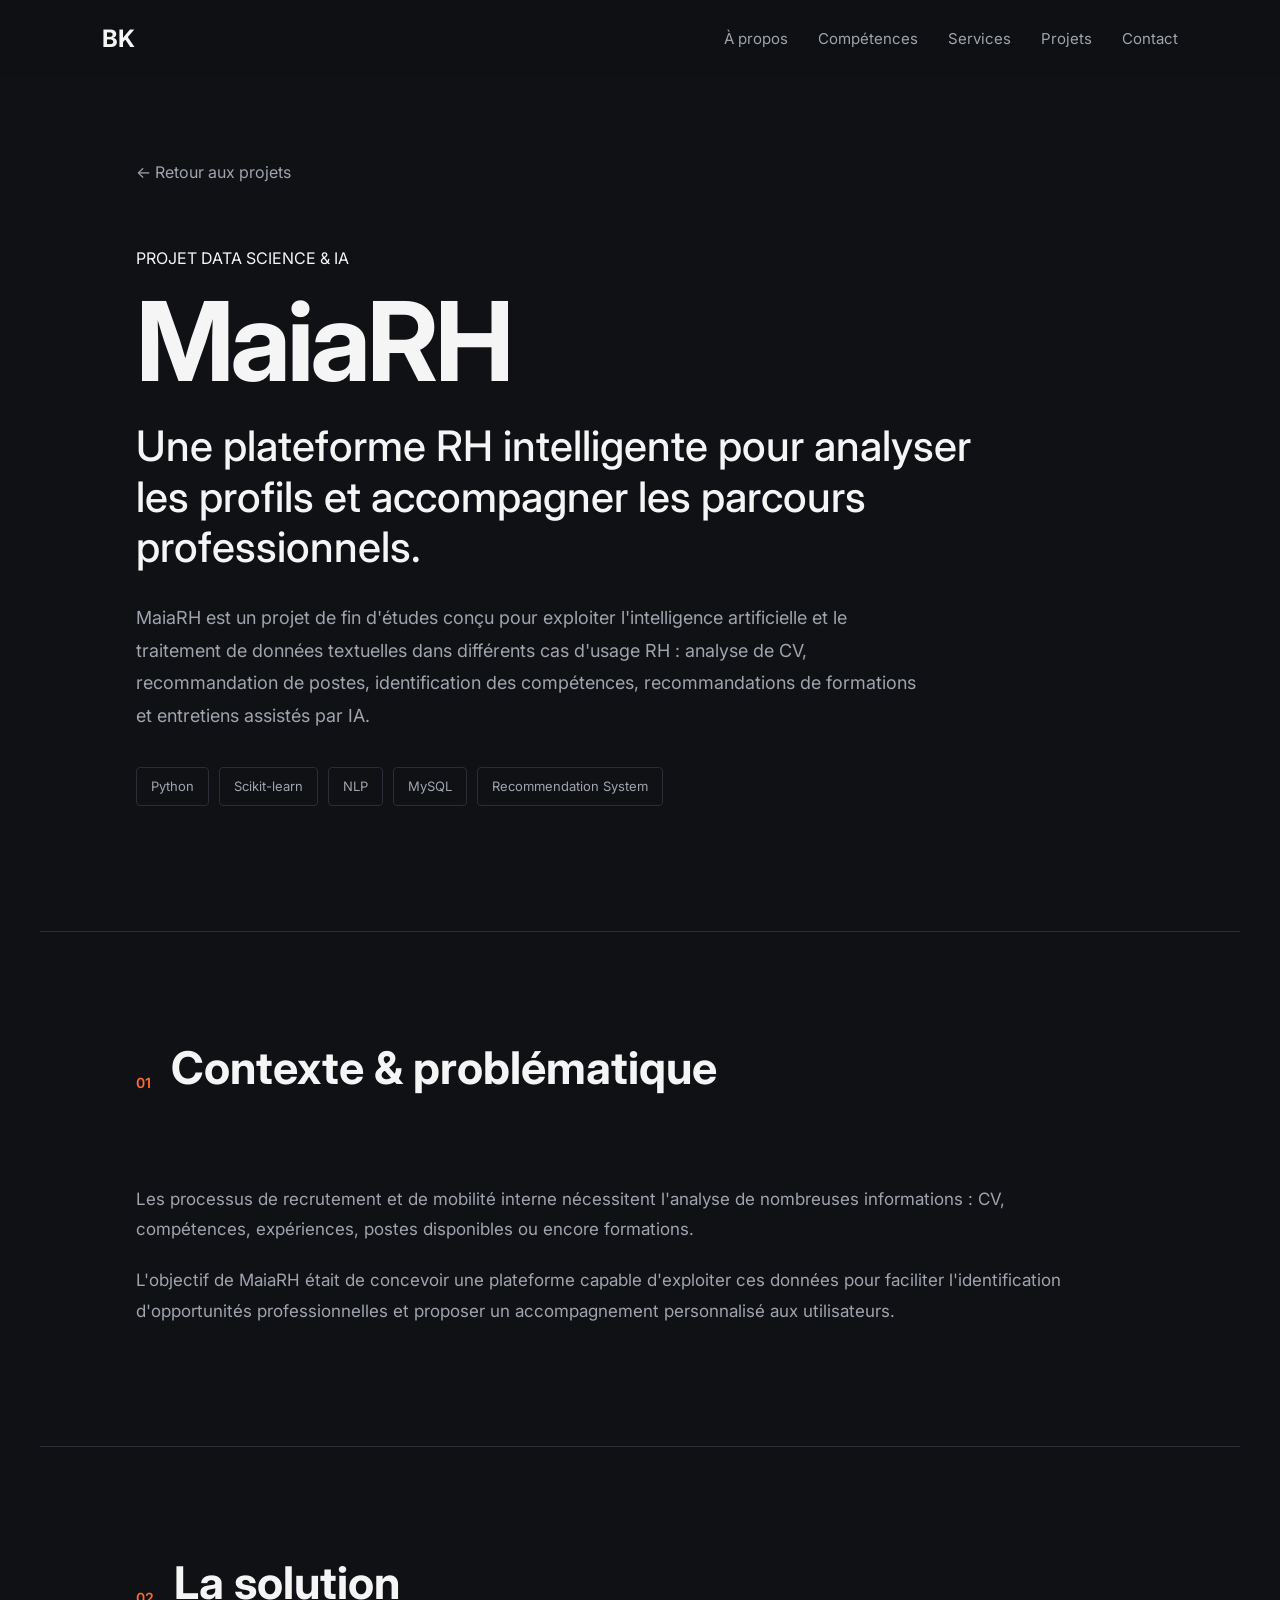
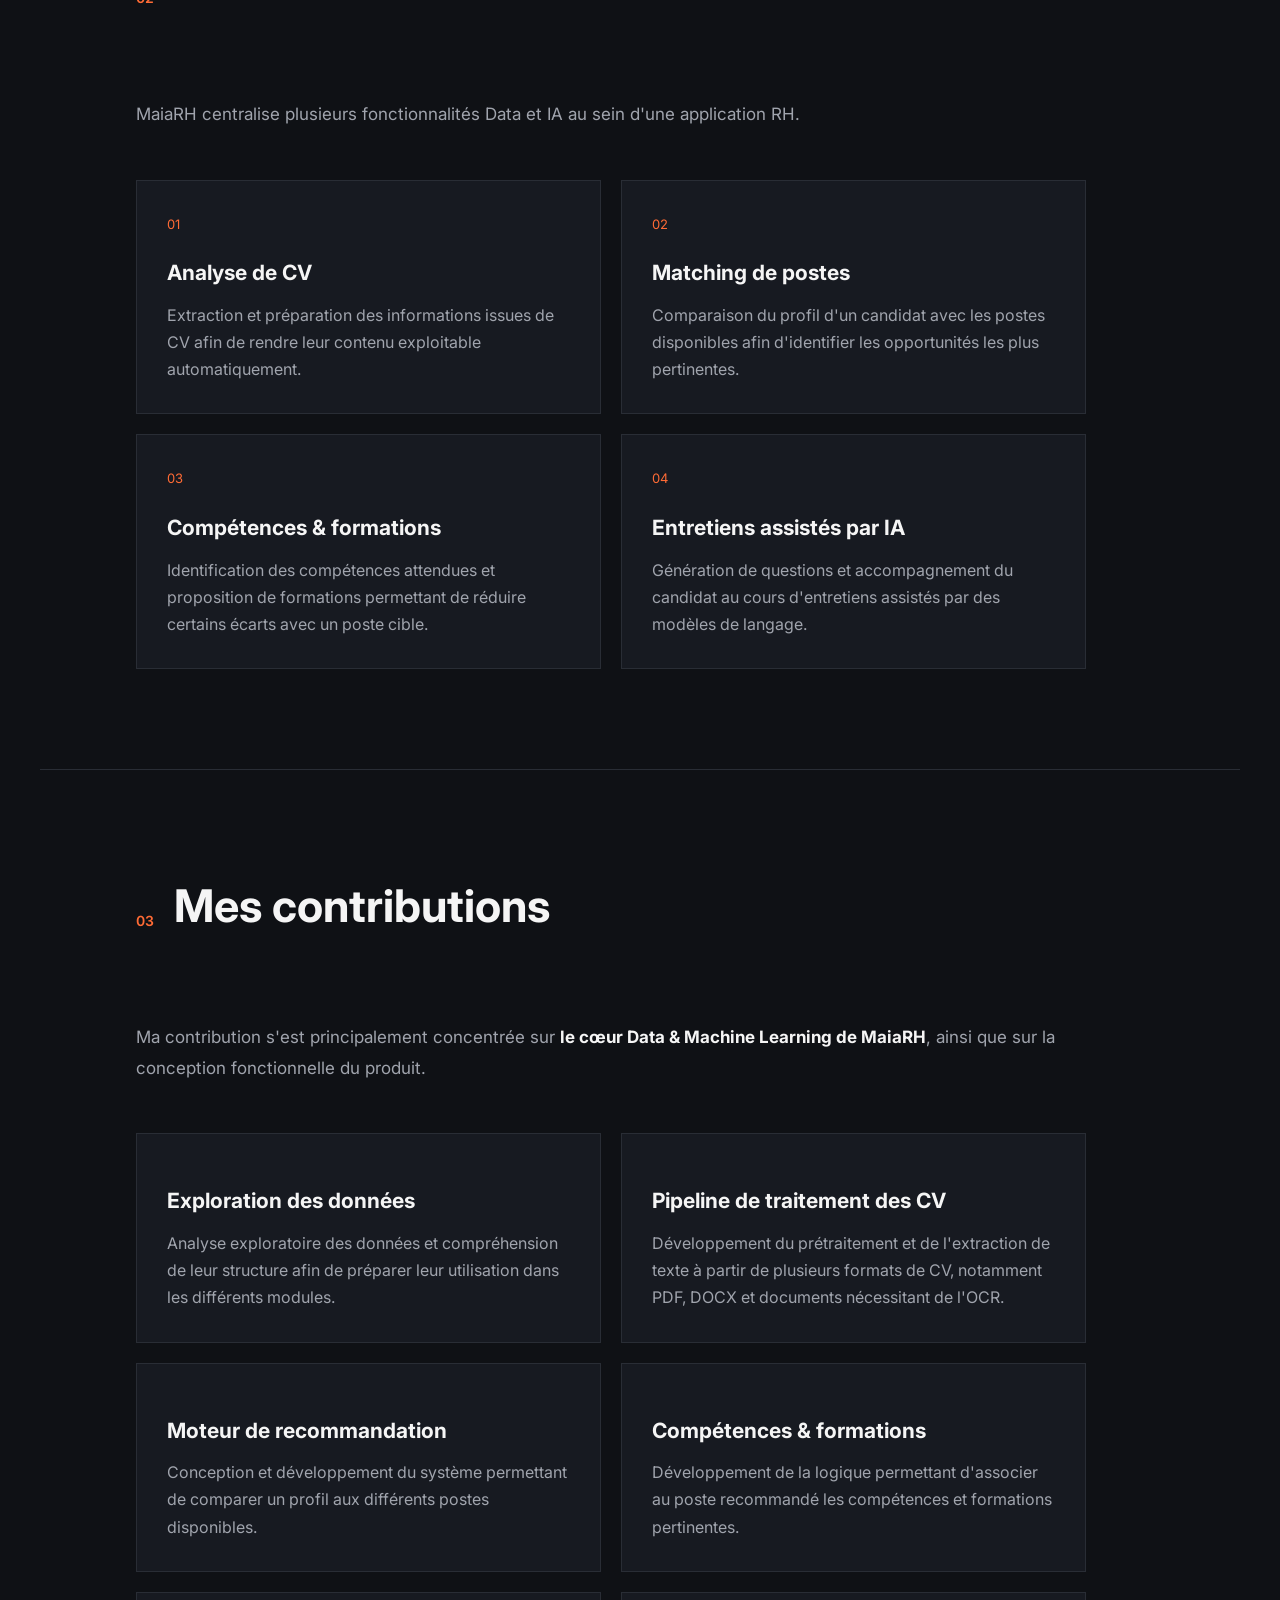
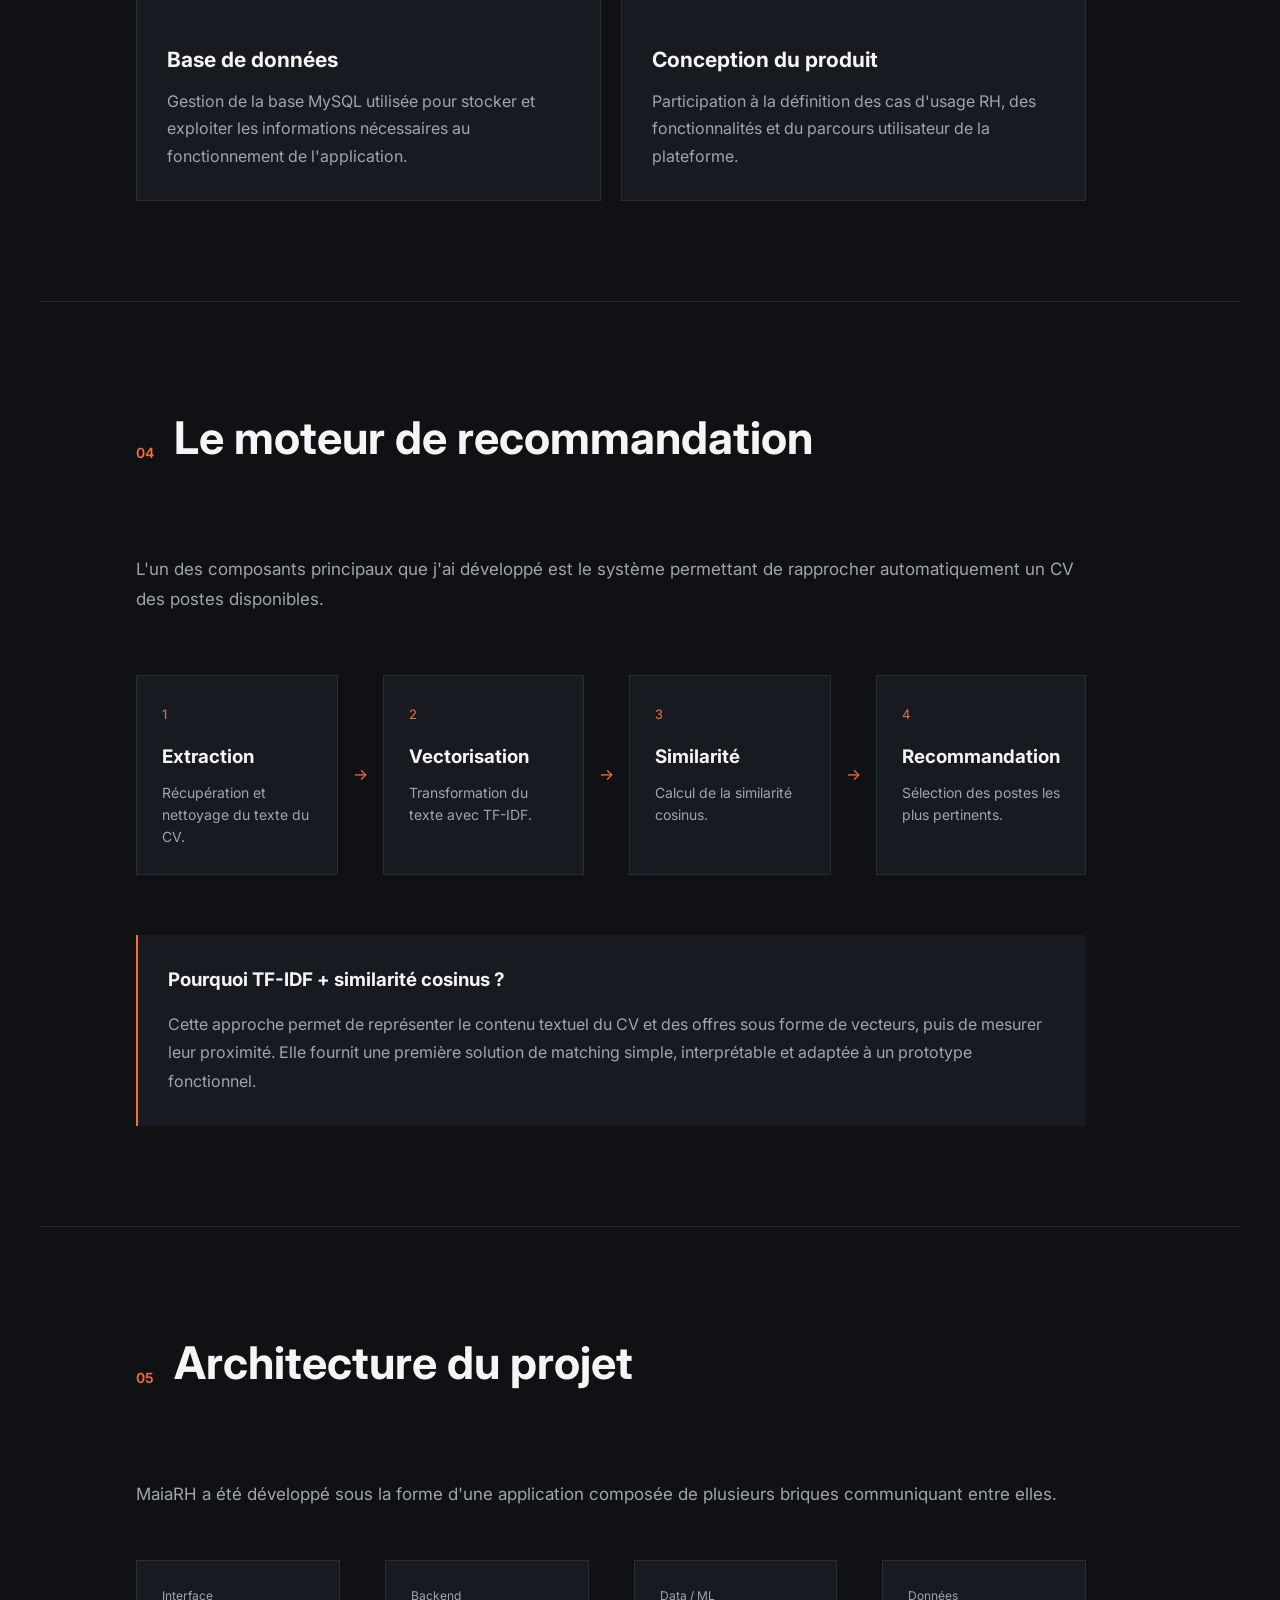
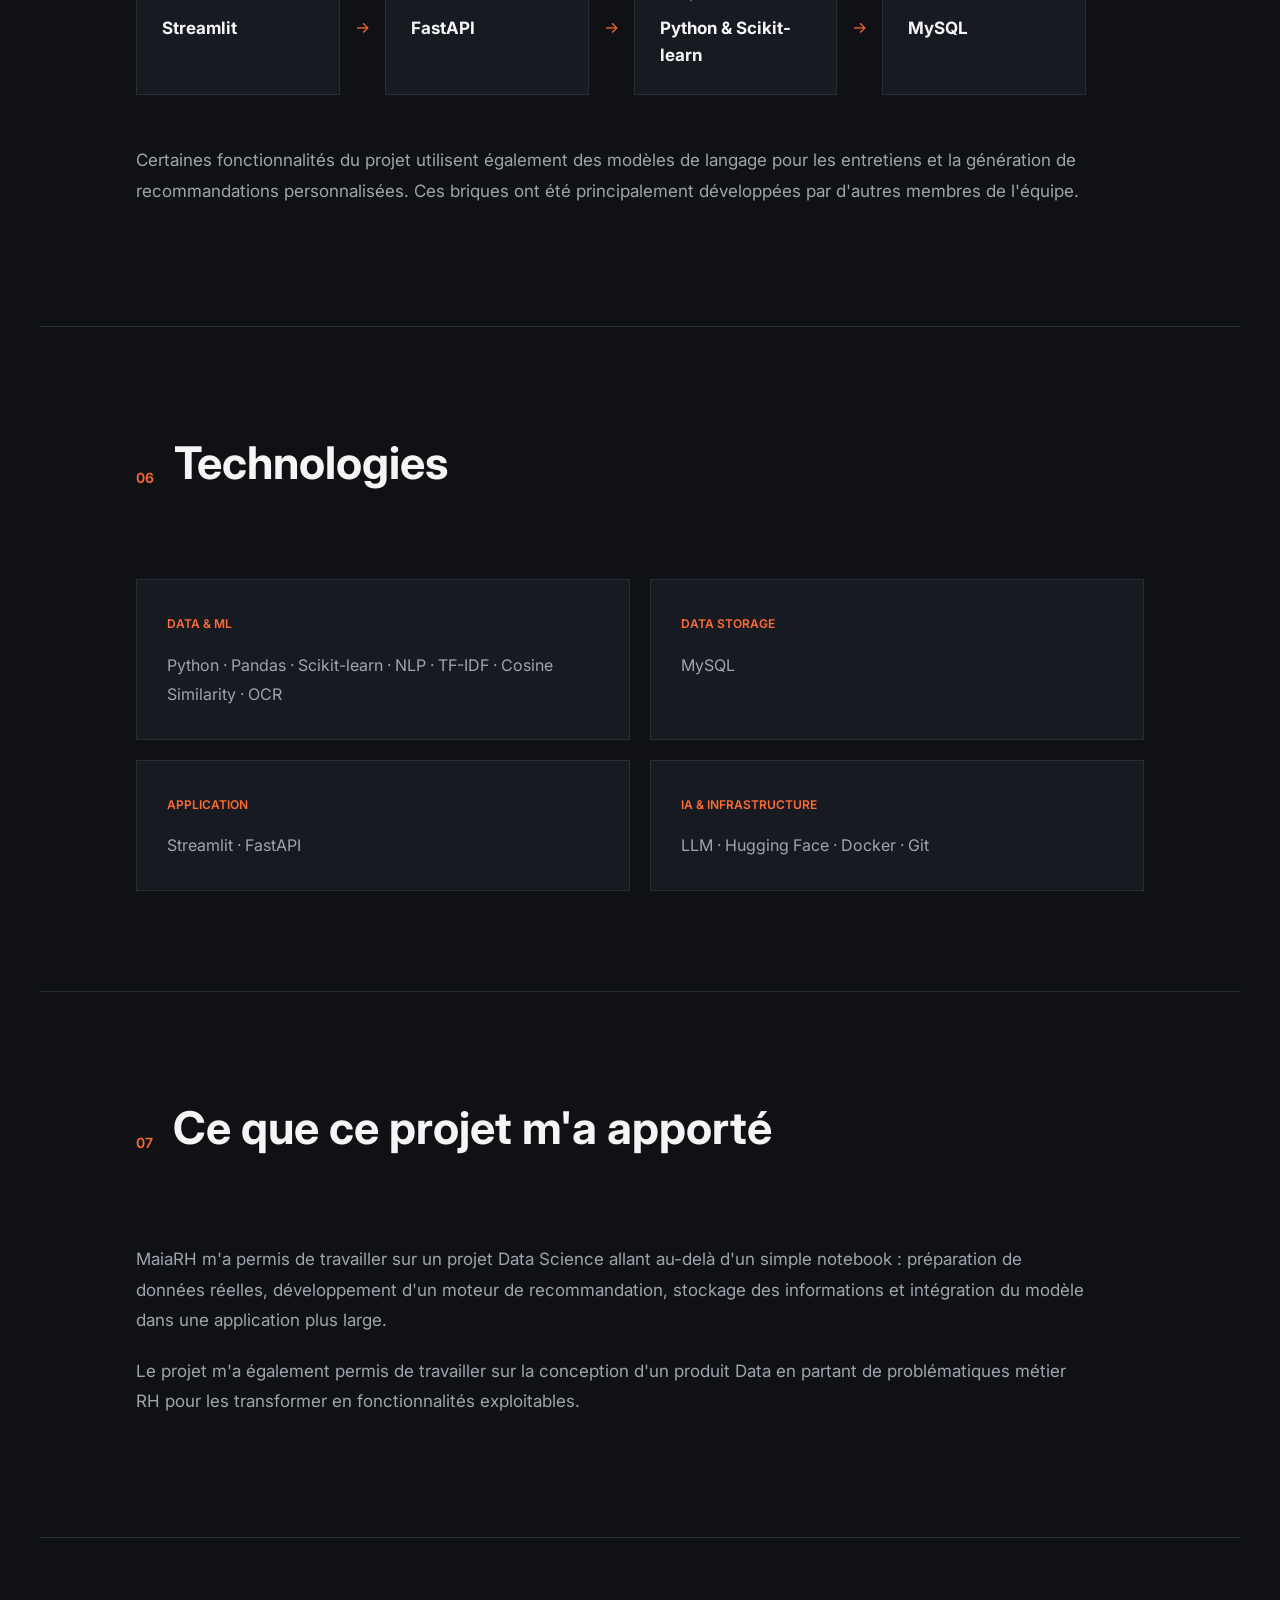
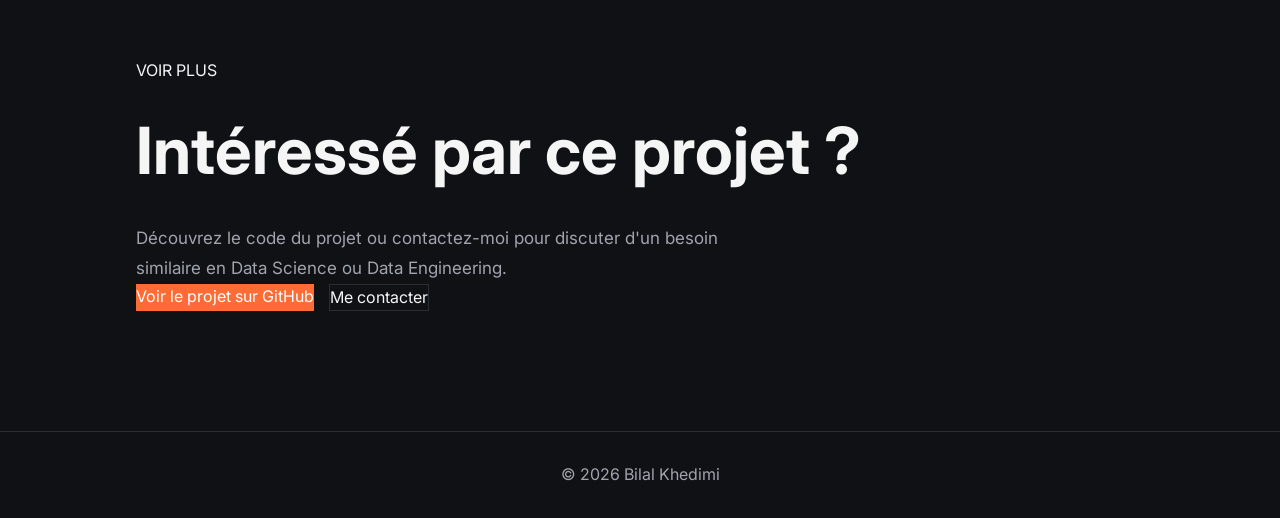
==== Projects/maiarh.html @ 47063039 "Update portfolio and add MaiaRH project page" ====
<!DOCTYPE html>
<html lang="fr">

<head>
    <meta charset="UTF-8">
    <meta name="viewport" content="width=device-width, initial-scale=1.0">

    <title>MaiaRH — Bilal Khedimi</title>

    <meta
        name="description"
        content="MaiaRH, plateforme RH intelligente basée sur l'IA : analyse de CV, recommandation de postes, compétences et formations."
    >

    <link rel="preconnect" href="https://fonts.googleapis.com">
    <link rel="preconnect" href="https://fonts.gstatic.com" crossorigin>

    <link
        href="https://fonts.googleapis.com/css2?family=Inter:wght@400;500;600;700&display=swap"
        rel="stylesheet"
    >

    <link rel="stylesheet" href="../style.css">
</head>

<body>

    <!-- NAVBAR -->
    <header>
        <nav>

            <a href="../index.html#hero" class="logo">BK</a>

            <button class="menu-toggle" aria-label="Ouvrir le menu">
                ☰
            </button>

            <div class="nav-links">
                <a href="../index.html#about">À propos</a>
                <a href="../index.html#skills">Compétences</a>
                <a href="../index.html#services">Services</a>
                <a href="../index.html#projects">Projets</a>
                <a href="../index.html#contact">Contact</a>
            </div>

        </nav>
    </header>


    <main class="project-page">

        <!-- HERO PROJET -->
        <section class="project-hero">

            <a href="../index.html#projects" class="back-link">
                ← Retour aux projets
            </a>

            <p class="section-label">PROJET DATA SCIENCE & IA</p>

            <h1>MaiaRH</h1>

            <h2>
                Une plateforme RH intelligente pour analyser les profils
                et accompagner les parcours professionnels.
            </h2>

            <p class="project-intro">
                MaiaRH est un projet de fin d'études conçu pour exploiter
                l'intelligence artificielle et le traitement de données
                textuelles dans différents cas d'usage RH : analyse de CV,
                recommandation de postes, identification des compétences,
                recommandations de formations et entretiens assistés par IA.
            </p>

            <div class="project-tags">
                <span>Python</span>
                <span>Scikit-learn</span>
                <span>NLP</span>
                <span>MySQL</span>
                <span>Recommendation System</span>
            </div>

        </section>


        <!-- CONTEXTE -->
        <section class="project-section">

            <div class="project-section-title">
                <span>01</span>
                <h2>Contexte & problématique</h2>
            </div>

            <div class="project-text">

                <p>
                    Les processus de recrutement et de mobilité interne
                    nécessitent l'analyse de nombreuses informations :
                    CV, compétences, expériences, postes disponibles ou encore
                    formations.
                </p>

                <p>
                    L'objectif de MaiaRH était de concevoir une plateforme
                    capable d'exploiter ces données pour faciliter
                    l'identification d'opportunités professionnelles et
                    proposer un accompagnement personnalisé aux utilisateurs.
                </p>

            </div>

        </section>


        <!-- SOLUTION -->
        <section class="project-section">

            <div class="project-section-title">
                <span>02</span>
                <h2>La solution</h2>
            </div>

            <div class="project-text">

                <p>
                    MaiaRH centralise plusieurs fonctionnalités Data et IA
                    au sein d'une application RH.
                </p>

                <div class="feature-grid">

                    <article class="feature-card">
                        <span class="feature-number">01</span>
                        <h3>Analyse de CV</h3>
                        <p>
                            Extraction et préparation des informations issues
                            de CV afin de rendre leur contenu exploitable
                            automatiquement.
                        </p>
                    </article>

                    <article class="feature-card">
                        <span class="feature-number">02</span>
                        <h3>Matching de postes</h3>
                        <p>
                            Comparaison du profil d'un candidat avec les postes
                            disponibles afin d'identifier les opportunités les
                            plus pertinentes.
                        </p>
                    </article>

                    <article class="feature-card">
                        <span class="feature-number">03</span>
                        <h3>Compétences & formations</h3>
                        <p>
                            Identification des compétences attendues et
                            proposition de formations permettant de réduire
                            certains écarts avec un poste cible.
                        </p>
                    </article>

                    <article class="feature-card">
                        <span class="feature-number">04</span>
                        <h3>Entretiens assistés par IA</h3>
                        <p>
                            Génération de questions et accompagnement du
                            candidat au cours d'entretiens assistés par des
                            modèles de langage.
                        </p>
                    </article>

                </div>

            </div>

        </section>


        <!-- CONTRIBUTIONS -->
        <section class="project-section highlight-section">

            <div class="project-section-title">
                <span>03</span>
                <h2>Mes contributions</h2>
            </div>

            <div class="project-text">

                <p class="project-highlight-text">
                    Ma contribution s'est principalement concentrée sur
                    <strong>le cœur Data & Machine Learning de MaiaRH</strong>,
                    ainsi que sur la conception fonctionnelle du produit.
                </p>

                <div class="contribution-grid">

                    <article class="contribution-card">
                        <h3>Exploration des données</h3>
                        <p>
                            Analyse exploratoire des données et compréhension
                            de leur structure afin de préparer leur utilisation
                            dans les différents modules.
                        </p>
                    </article>

                    <article class="contribution-card">
                        <h3>Pipeline de traitement des CV</h3>
                        <p>
                            Développement du prétraitement et de l'extraction
                            de texte à partir de plusieurs formats de CV,
                            notamment PDF, DOCX et documents nécessitant de
                            l'OCR.
                        </p>
                    </article>

                    <article class="contribution-card">
                        <h3>Moteur de recommandation</h3>
                        <p>
                            Conception et développement du système permettant
                            de comparer un profil aux différents postes
                            disponibles.
                        </p>
                    </article>

                    <article class="contribution-card">
                        <h3>Compétences & formations</h3>
                        <p>
                            Développement de la logique permettant d'associer
                            au poste recommandé les compétences et formations
                            pertinentes.
                        </p>
                    </article>

                    <article class="contribution-card">
                        <h3>Base de données</h3>
                        <p>
                            Gestion de la base MySQL utilisée pour stocker et
                            exploiter les informations nécessaires au
                            fonctionnement de l'application.
                        </p>
                    </article>

                    <article class="contribution-card">
                        <h3>Conception du produit</h3>
                        <p>
                            Participation à la définition des cas d'usage RH,
                            des fonctionnalités et du parcours utilisateur de
                            la plateforme.
                        </p>
                    </article>

                </div>

            </div>

        </section>


        <!-- ML -->
        <section class="project-section">

            <div class="project-section-title">
                <span>04</span>
                <h2>Le moteur de recommandation</h2>
            </div>

            <div class="project-text">

                <p>
                    L'un des composants principaux que j'ai développé est le
                    système permettant de rapprocher automatiquement un CV
                    des postes disponibles.
                </p>

                <div class="ml-flow">

                    <div class="ml-step">
                        <span>1</span>
                        <h3>Extraction</h3>
                        <p>Récupération et nettoyage du texte du CV.</p>
                    </div>

                    <div class="ml-arrow">→</div>

                    <div class="ml-step">
                        <span>2</span>
                        <h3>Vectorisation</h3>
                        <p>Transformation du texte avec TF-IDF.</p>
                    </div>

                    <div class="ml-arrow">→</div>

                    <div class="ml-step">
                        <span>3</span>
                        <h3>Similarité</h3>
                        <p>Calcul de la similarité cosinus.</p>
                    </div>

                    <div class="ml-arrow">→</div>

                    <div class="ml-step">
                        <span>4</span>
                        <h3>Recommandation</h3>
                        <p>Sélection des postes les plus pertinents.</p>
                    </div>

                </div>

                <div class="technical-note">

                    <h3>Pourquoi TF-IDF + similarité cosinus ?</h3>

                    <p>
                        Cette approche permet de représenter le contenu
                        textuel du CV et des offres sous forme de vecteurs,
                        puis de mesurer leur proximité. Elle fournit une
                        première solution de matching simple, interprétable
                        et adaptée à un prototype fonctionnel.
                    </p>

                </div>

            </div>

        </section>


        <!-- ARCHITECTURE -->
        <section class="project-section">

            <div class="project-section-title">
                <span>05</span>
                <h2>Architecture du projet</h2>
            </div>

            <div class="project-text">

                <p>
                    MaiaRH a été développé sous la forme d'une application
                    composée de plusieurs briques communiquant entre elles.
                </p>

                <div class="architecture-flow">

                    <div class="architecture-box">
                        <span>Interface</span>
                        <strong>Streamlit</strong>
                    </div>

                    <div class="architecture-arrow">→</div>

                    <div class="architecture-box">
                        <span>Backend</span>
                        <strong>FastAPI</strong>
                    </div>

                    <div class="architecture-arrow">→</div>

                    <div class="architecture-box">
                        <span>Data / ML</span>
                        <strong>Python & Scikit-learn</strong>
                    </div>

                    <div class="architecture-arrow">→</div>

                    <div class="architecture-box">
                        <span>Données</span>
                        <strong>MySQL</strong>
                    </div>

                </div>

                <p class="project-secondary-text">
                    Certaines fonctionnalités du projet utilisent également
                    des modèles de langage pour les entretiens et la
                    génération de recommandations personnalisées.
                    Ces briques ont été principalement développées par
                    d'autres membres de l'équipe.
                </p>

            </div>

        </section>


        <!-- STACK -->
        <section class="project-section">

            <div class="project-section-title">
                <span>06</span>
                <h2>Technologies</h2>
            </div>

            <div class="tech-grid">

                <div class="tech-category">
                    <span>DATA & ML</span>
                    <p>
                        Python · Pandas · Scikit-learn · NLP · TF-IDF ·
                        Cosine Similarity · OCR
                    </p>
                </div>

                <div class="tech-category">
                    <span>DATA STORAGE</span>
                    <p>MySQL</p>
                </div>

                <div class="tech-category">
                    <span>APPLICATION</span>
                    <p>Streamlit · FastAPI</p>
                </div>

                <div class="tech-category">
                    <span>IA & INFRASTRUCTURE</span>
                    <p>LLM · Hugging Face · Docker · Git</p>
                </div>

            </div>

        </section>


        <!-- LEARNINGS -->
        <section class="project-section">

            <div class="project-section-title">
                <span>07</span>
                <h2>Ce que ce projet m'a apporté</h2>
            </div>

            <div class="project-text">

                <p>
                    MaiaRH m'a permis de travailler sur un projet Data Science
                    allant au-delà d'un simple notebook : préparation de
                    données réelles, développement d'un moteur de
                    recommandation, stockage des informations et intégration
                    du modèle dans une application plus large.
                </p>

                <p>
                    Le projet m'a également permis de travailler sur la
                    conception d'un produit Data en partant de problématiques
                    métier RH pour les transformer en fonctionnalités
                    exploitables.
                </p>

            </div>

        </section>


        <!-- CTA -->
        <section class="project-cta">

            <p class="section-label">VOIR PLUS</p>

            <h2>Intéressé par ce projet ?</h2>

            <p>
                Découvrez le code du projet ou contactez-moi pour discuter
                d'un besoin similaire en Data Science ou Data Engineering.
            </p>

            <div class="hero-buttons">

                <!-- l'URL du repo GitHub nettoyé -->
                <a
                    href="https://github.com/bilalk-27/MaiaRH"
                    target="_blank"
                    rel="noopener noreferrer"
                    class="btn-primary"
                >
                    Voir le projet sur GitHub
                </a>

                <a href="../index.html#contact" class="btn-secondary">
                    Me contacter
                </a>

            </div>

        </section>

    </main>


    <footer>
        <p>© 2026 Bilal Khedimi</p>
    </footer>

    <script src="../script.js"></script>

</body>
</html>
---- style.css ----
/* =========================
   VARIABLES
========================= */

:root {
    --background: #0F1115;
    --background-secondary: #171A21;
    --text: #F5F5F5;
    --text-secondary: #A0A4AD;
    --accent: #FF6B35;
    --border: #292D35;
}


/* =========================
   RESET
========================= */

* {
    margin: 0;
    padding: 0;
    box-sizing: border-box;
}

html {
    scroll-behavior: smooth;
}

body {
    font-family: "Inter", sans-serif;
    background-color: var(--background);
    color: var(--text);
    line-height: 1.6;
}

a {
    color: inherit;
    text-decoration: none;
}


/* =========================
   NAVBAR
========================= */

header {
    position: fixed;
    top: 0;
    left: 0;
    width: 100%;

    padding: 20px 8%;

    background-color: rgba(15, 17, 21, 0.9);

    z-index: 1000;
}

nav {
    display: flex;
    justify-content: space-between;
    align-items: center;
}

.logo {
    font-size: 24px;
    font-weight: bold;
}

.nav-links {
    display: flex;
    gap: 30px;
}

.nav-links a {
    color: var(--text-secondary);
    font-size: 15px;

    transition: color 0.3s ease;
}

.nav-links a:hover {
    color: var(--accent);
}


/* =========================
   SECTIONS
========================= */

section {
    min-height: 100vh;
    padding: 120px 8%;
}

h1 {
    font-size: 64px;
    line-height: 1.1;
}

h2 {
    font-size: 40px;
    margin-bottom: 30px;
}


/* =========================
   HERO
========================= */

/* =========================
   HERO
========================= */

#hero {
    min-height: 100vh;

    display: grid;
    grid-template-columns: 1.2fr 0.8fr;

    align-items: center;
    gap: 60px;

    padding-top: 120px;
}


/* HERO CONTENT */

.hero-content {
    max-width: 750px;
}

.hero-label {
    color: var(--accent);

    font-size: 14px;
    font-weight: 600;

    letter-spacing: 3px;

    margin-bottom: 25px;
}

.hero-content h1 {
    font-size: 64px;
    line-height: 1.05;

    margin-bottom: 30px;
}

.hero-content h1 span {
    color: var(--accent);
}

.hero-description {
    max-width: 650px;

    color: var(--text-secondary);

    font-size: 18px;

    margin-bottom: 30px;
}


/* TAGS */

.hero-tags {
    display: flex;
    flex-wrap: wrap;

    gap: 10px;

    margin-bottom: 40px;
}

.hero-tags span {
    padding: 8px 14px;

    border: 1px solid var(--border);
    border-radius: 20px;

    color: var(--text-secondary);

    font-size: 13px;
}


/* BUTTONS */

.hero-buttons {
    display: flex;
    gap: 15px;
}

.btn {
    display: inline-block;

    padding: 13px 22px;

    border-radius: 6px;

    font-size: 14px;
    font-weight: 600;

    transition: all 0.3s ease;
}

.btn-primary {
    background-color: var(--accent);
    color: #ffffff;
}

.btn-primary:hover {
    transform: translateY(-2px);
    opacity: 0.9;
}

.btn-secondary {
    border: 1px solid var(--border);
    color: var(--text);
}

.btn-secondary:hover {
    border-color: var(--accent);
    color: var(--accent);
}


/* DATA VISUAL */

.hero-visual {
    display: flex;

    justify-content: center;
    align-items: center;

    height: 400px;
}

.data-grid {
    position: relative;

    width: 350px;
    height: 350px;
}


/* NODES */

.data-node {
    position: absolute;

    width: 14px;
    height: 14px;

    background-color: var(--accent);

    border-radius: 50%;

    box-shadow: 0 0 20px rgba(255, 107, 53, 0.5);
}

.node-1 {
    top: 40px;
    left: 80px;
}

.node-2 {
    top: 110px;
    left: 220px;
}

.node-3 {
    top: 180px;
    left: 100px;
}

.node-4 {
    top: 250px;
    left: 250px;
}

.node-5 {
    top: 290px;
    left: 70px;
}

.node-6 {
    top: 150px;
    left: 300px;
}


/* LINES */

.data-line {
    position: absolute;

    height: 1px;

    background-color: var(--border);

    transform-origin: left center;
}

.line-1 {
    width: 150px;

    top: 47px;
    left: 87px;

    transform: rotate(25deg);
}

.line-2 {
    width: 130px;

    top: 117px;
    left: 227px;

    transform: rotate(145deg);
}

.line-3 {
    width: 110px;

    top: 187px;
    left: 107px;

    transform: rotate(32deg);
}

.line-4 {
    width: 160px;

    top: 257px;
    left: 257px;

    transform: rotate(165deg);
}

.line-5 {
    width: 130px;

    top: 297px;
    left: 77px;

    transform: rotate(-55deg);
}

/* =========================
   FOOTER
========================= */

footer {
    padding: 30px 8%;

    text-align: center;

    color: var(--text-secondary);

    border-top: 1px solid var(--border);
}

/* =========================
   ABOUT
========================= */

.section-header {
    display: flex;
    align-items: center;
    gap: 20px;

    margin-bottom: 70px;
}

.section-number {
    color: var(--accent);

    font-size: 14px;
    font-weight: 600;

    letter-spacing: 2px;
}

.section-header h2 {
    margin: 0;
}


.about-content {
    display: grid;

    grid-template-columns: 1.5fr 1fr;

    gap: 100px;

    max-width: 1100px;
}


.about-text h3 {
    font-size: 32px;
    line-height: 1.2;

    margin-bottom: 30px;
}


.about-text p {
    color: var(--text-secondary);

    font-size: 16px;

    margin-bottom: 20px;

    max-width: 700px;
}


.about-info {
    border-left: 1px solid var(--border);

    padding-left: 40px;
}


.info-item {
    display: flex;
    flex-direction: column;

    padding: 20px 0;

    border-bottom: 1px solid var(--border);
}


.info-label {
    color: var(--accent);

    font-size: 12px;
    font-weight: 600;

    text-transform: uppercase;
    letter-spacing: 1.5px;

    margin-bottom: 7px;
}


.info-value {
    color: var(--text);

    font-size: 14px;
}

/* =========================
   SKILLS
========================= */

.skills-grid {
    display: grid;

    grid-template-columns: repeat(2, 1fr);

    gap: 20px;

    max-width: 1100px;
}


.skill-card {
    background-color: var(--background-secondary);

    border: 1px solid var(--border);

    padding: 35px;

    transition: transform 0.3s ease,
                border-color 0.3s ease;
}


.skill-card:hover {
    transform: translateY(-5px);

    border-color: var(--accent);
}


.skill-number {
    color: var(--accent);

    font-size: 12px;
    font-weight: 600;

    letter-spacing: 2px;
}


.skill-card h3 {
    font-size: 25px;

    margin: 15px 0;
}


.skill-card p {
    color: var(--text-secondary);

    font-size: 14px;

    margin-bottom: 25px;
}


.skill-tags {
    display: flex;

    flex-wrap: wrap;

    gap: 8px;
}


.skill-tags span {
    padding: 6px 10px;

    border: 1px solid var(--border);

    border-radius: 4px;

    color: var(--text-secondary);

    font-size: 12px;
}

/* =========================
   SERVICES
========================= */

.section-intro {
    max-width: 700px;

    color: var(--text-secondary);

    font-size: 17px;

    margin-bottom: 50px;
}


.services-grid {
    display: grid;

    grid-template-columns: repeat(2, 1fr);

    gap: 20px;

    max-width: 1100px;
}


.service-card {
    padding: 35px;

    border: 1px solid var(--border);

    background-color: var(--background);

    transition: transform 0.3s ease,
                background-color 0.3s ease,
                border-color 0.3s ease;
}


.service-card:hover {
    transform: translateY(-5px);

    background-color: var(--background-secondary);

    border-color: var(--accent);
}


.service-number {
    color: var(--accent);

    font-size: 12px;
    font-weight: 600;

    letter-spacing: 2px;
}


.service-card h3 {
    font-size: 25px;

    margin: 15px 0;
}


.service-card p {
    color: var(--text-secondary);

    font-size: 14px;

    margin-bottom: 25px;
}


.service-card ul {
    list-style: none;

    display: flex;
    flex-direction: column;

    gap: 10px;
}


.service-card li {
    color: var(--text-secondary);

    font-size: 13px;

    padding-left: 18px;

    position: relative;
}


.service-card li::before {
    content: "→";

    position: absolute;

    left: 0;

    color: var(--accent);
}


/* =========================
   PROJECTS
========================= */

.projects-list {
    display: flex;
    flex-direction: column;

    max-width: 1100px;
}


.project-card {
    position: relative;

    padding: 50px 0;

    border-top: 1px solid var(--border);

    transition: padding 0.3s ease;
}


.project-card:last-child {
    border-bottom: 1px solid var(--border);
}


.project-card:hover {
    padding-left: 20px;
}


.project-content {
    max-width: 850px;
}


.project-number {
    color: var(--accent);

    font-size: 12px;
    font-weight: 600;

    letter-spacing: 2px;

    margin-right: 15px;
}


.project-company {
    color: var(--text-secondary);

    font-size: 12px;
    letter-spacing: 1.5px;
}


.project-card h3 {
    font-size: 32px;

    margin: 15px 0;
}


.project-card p {
    color: var(--text-secondary);

    max-width: 700px;

    font-size: 15px;

    margin-bottom: 25px;
}


/* TAGS */

.project-tags {
    display: flex;
    flex-wrap: wrap;

    gap: 8px;

    margin-bottom: 25px;
}


.project-tags span {
    padding: 6px 10px;

    border: 1px solid var(--border);

    border-radius: 4px;

    color: var(--text-secondary);

    font-size: 12px;
}


/* LINK */

.project-link {
    color: var(--accent);

    font-size: 14px;
    font-weight: 600;

    transition: opacity 0.3s ease;
}


.project-link:hover {
    opacity: 0.7;
}

/* =========================
   CONTACT
========================= */

.contact-content {
    display: grid;

    grid-template-columns: 1fr 1fr;

    gap: 100px;

    max-width: 1100px;
}


.contact-text {
    max-width: 600px;
}


.contact-text h3 {
    font-size: 32px;

    margin-bottom: 25px;
}


.contact-text p {
    color: var(--text-secondary);

    font-size: 16px;

    margin-bottom: 20px;
}


.contact-links {
    display: flex;
    flex-direction: column;
}


.contact-links a {
    display: flex;

    justify-content: space-between;
    align-items: center;

    padding: 25px 0;

    border-bottom: 1px solid var(--border);

    transition: padding 0.3s ease,
                color 0.3s ease;
}


.contact-links a:first-child {
    border-top: 1px solid var(--border);
}


.contact-links a:hover {
    padding-left: 15px;

    color: var(--accent);
}


.contact-links span {
    color: var(--text-secondary);

    font-size: 13px;
}


.contact-links strong {
    font-size: 15px;
}

/* ========================================
   PROJECT PAGE
======================================== */

.project-page {
    max-width: 1200px;
    margin: 0 auto;
}

.project-hero {
    min-height: auto;
    display: block;
    padding-top: 160px;
    padding-bottom: 100px;
    border-bottom: 1px solid var(--border);
}

.back-link {
    display: inline-block;
    color: var(--text-secondary);
    text-decoration: none;
    margin-bottom: 60px;
    transition: 0.3s;
}

.back-link:hover {
    color: var(--accent);
}

.project-hero h1 {
    font-size: clamp(64px, 9vw, 110px);
    line-height: 1;
    margin: 15px 0 25px;
    letter-spacing: -4px;
}

.project-hero h2 {
    max-width: 850px;
    font-size: clamp(27px, 4vw, 42px);
    line-height: 1.2;
    font-weight: 500;
    margin-bottom: 30px;
}

.project-intro {
    max-width: 800px;
    color: var(--text-secondary);
    font-size: 18px;
    line-height: 1.8;
}

.project-tags {
    display: flex;
    flex-wrap: wrap;
    gap: 10px;
    margin-top: 35px;
}

.project-tags span {
    padding: 8px 14px;
    border: 1px solid var(--border);
    font-size: 13px;
    color: var(--text-secondary);
}


/* PROJECT SECTIONS */

.project-section {
    min-height: auto;
    padding-top: 100px;
    padding-bottom: 100px;
    border-bottom: 1px solid var(--border);
}

.project-section-title {
    display: flex;
    align-items: center;
    gap: 20px;
    margin-bottom: 50px;
}

.project-section-title span {
    color: var(--accent);
    font-size: 14px;
    font-weight: 600;
}

.project-section-title h2 {
    font-size: clamp(30px, 4vw, 45px);
}

.project-text {
    max-width: 950px;
}

.project-text > p {
    color: var(--text-secondary);
    font-size: 17px;
    line-height: 1.8;
    margin-bottom: 20px;
}

.project-highlight-text strong {
    color: var(--text);
}


/* FEATURES */

.feature-grid,
.contribution-grid {
    display: grid;
    grid-template-columns: repeat(2, 1fr);
    gap: 20px;
    margin-top: 50px;
}

.feature-card,
.contribution-card {
    background: var(--background-secondary);
    border: 1px solid var(--border);
    padding: 30px;
    transition: transform 0.3s, border-color 0.3s;
}

.feature-card:hover,
.contribution-card:hover {
    transform: translateY(-5px);
    border-color: var(--accent);
}

.feature-number {
    color: var(--accent);
    font-size: 13px;
}

.feature-card h3,
.contribution-card h3 {
    font-size: 21px;
    margin: 20px 0 12px;
}

.feature-card p,
.contribution-card p {
    color: var(--text-secondary);
    line-height: 1.7;
}


/* ML FLOW */

.ml-flow {
    display: grid;
    grid-template-columns: 1fr auto 1fr auto 1fr auto 1fr;
    align-items: stretch;
    gap: 15px;
    margin: 60px 0;
}

.ml-step {
    border: 1px solid var(--border);
    padding: 25px;
    background: var(--background-secondary);
}

.ml-step > span {
    color: var(--accent);
    font-size: 13px;
}

.ml-step h3 {
    margin: 15px 0 10px;
}

.ml-step p {
    color: var(--text-secondary);
    font-size: 14px;
    line-height: 1.6;
}

.ml-arrow,
.architecture-arrow {
    display: flex;
    align-items: center;
    justify-content: center;
    color: var(--accent);
}

.technical-note {
    padding: 30px;
    border-left: 2px solid var(--accent);
    background: var(--background-secondary);
}

.technical-note h3 {
    margin-bottom: 15px;
}

.technical-note p {
    color: var(--text-secondary);
    line-height: 1.8;
}


/* ARCHITECTURE */

.architecture-flow {
    display: grid;
    grid-template-columns: 1fr auto 1fr auto 1fr auto 1fr;
    gap: 15px;
    margin: 50px 0;
}

.architecture-box {
    border: 1px solid var(--border);
    background: var(--background-secondary);
    padding: 25px;
}

.architecture-box span {
    display: block;
    color: var(--text-secondary);
    font-size: 12px;
    margin-bottom: 10px;
}

.architecture-box strong {
    font-size: 17px;
}

.project-secondary-text {
    margin-top: 35px;
}


/* TECHNOLOGIES */

.tech-grid {
    display: grid;
    grid-template-columns: repeat(2, 1fr);
    gap: 20px;
}

.tech-category {
    border: 1px solid var(--border);
    padding: 30px;
    background: var(--background-secondary);
}

.tech-category span {
    color: var(--accent);
    font-size: 12px;
    font-weight: 600;
}

.tech-category p {
    margin-top: 15px;
    line-height: 1.8;
    color: var(--text-secondary);
}


/* CTA */

.project-cta {
    min-height: auto;
    padding-top: 120px;
    padding-bottom: 120px;
}

.project-cta h2 {
    font-size: clamp(38px, 6vw, 65px);
    margin: 15px 0 20px;
}

.project-cta > p:not(.section-label) {
    max-width: 650px;
    color: var(--text-secondary);
    font-size: 17px;
    line-height: 1.8;
}

/* =========================
   RESPONSIVE
========================= */

@media (max-width: 768px) {

    /* GENERAL */

    html,
    body {
        overflow-x: hidden;
    }


    /* NAVBAR */

    header {
        padding: 18px 6%;
    }

    nav {
        position: relative;
    }

    .menu-toggle {
        display: block !important;

        background: none;
        border: none;

        color: var(--text);

        font-size: 24px;

        cursor: pointer;
    }

    .nav-links {
        display: none;

        position: absolute;

        top: 55px;
        right: 0;

        width: 200px;

        padding: 20px;

        background-color: var(--background-secondary);

        border: 1px solid var(--border);

        flex-direction: column;

        gap: 20px;
    }

    .nav-links.active {
        display: flex;
    }


    /* SECTIONS */

    section {
        padding: 100px 6%;
    }


    /* HERO */

    #hero {
        grid-template-columns: 1fr;

        gap: 50px;

        padding-top: 140px;
    }

    .hero-content h1 {
        font-size: 44px;
    }

    .hero-description {
        font-size: 16px;
    }

    .hero-visual {
        height: 300px;
    }

    .data-grid {
        transform: scale(0.8);
    }


    /* ABOUT */

    .about-content {
        grid-template-columns: 1fr;

        gap: 50px;
    }

    .about-info {
        border-left: none;

        border-top: 1px solid var(--border);

        padding-left: 0;
    }


    /* SKILLS */

    .skills-grid {
        grid-template-columns: 1fr;
    }


    /* SERVICES */

    .services-grid {
        grid-template-columns: 1fr;
    }


    /* PROJECTS */

    .project-card h3 {
        font-size: 27px;
    }


    /* CONTACT */

.contact-content {
    grid-template-columns: 1fr;
    gap: 50px;
}


/* PROJECT PAGE */

.project-hero {
    padding-top: 130px;
    padding-bottom: 70px;
}

.project-hero h1 {
    font-size: 58px;
    letter-spacing: -2px;
}

.project-section {
    padding-top: 70px;
    padding-bottom: 70px;
}

.feature-grid,
.contribution-grid,
.tech-grid {
    grid-template-columns: 1fr;
}

.ml-flow,
.architecture-flow {
    grid-template-columns: 1fr;
}

.ml-arrow,
.architecture-arrow {
    transform: rotate(90deg);
    padding: 5px;
}

.project-section-title {
    align-items: flex-start;
}

}


/* =========================
   DESKTOP
========================= */

@media (min-width: 769px) {

    .menu-toggle {
        display: none !important;
    }

}
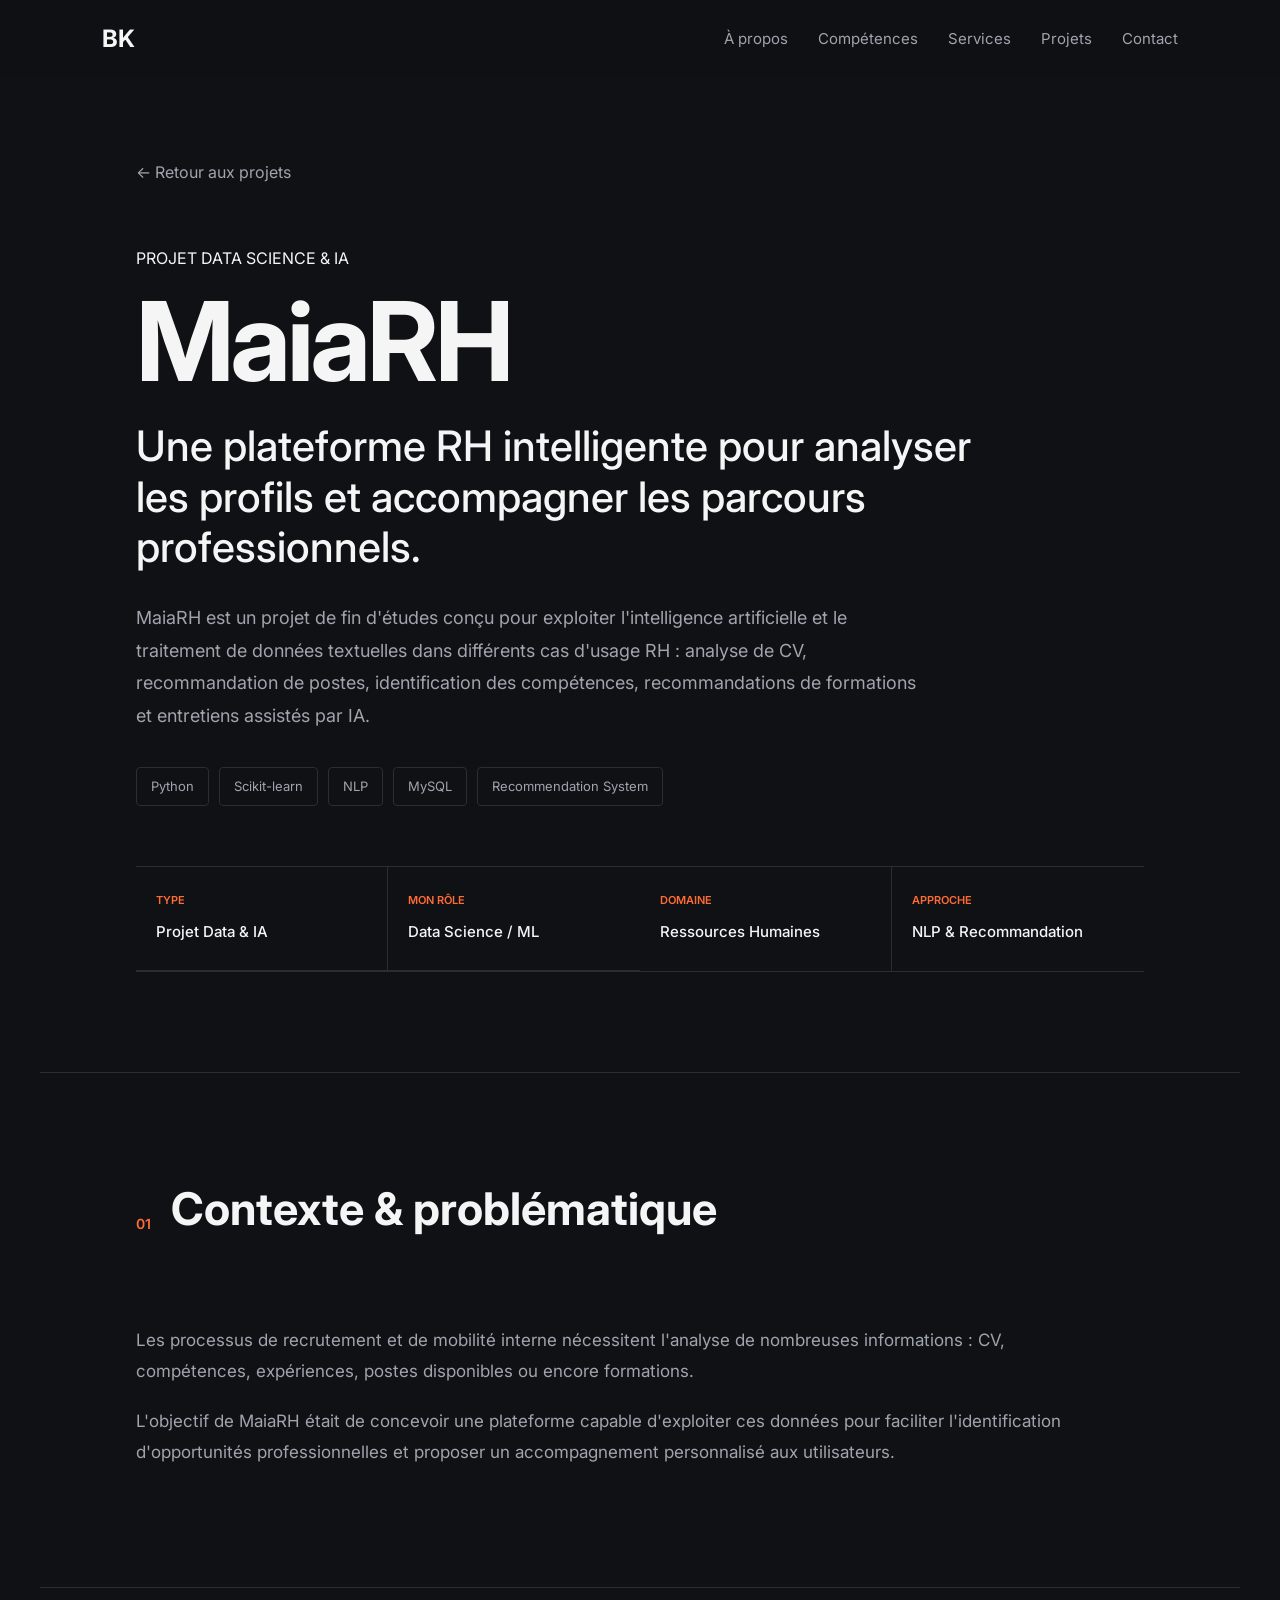
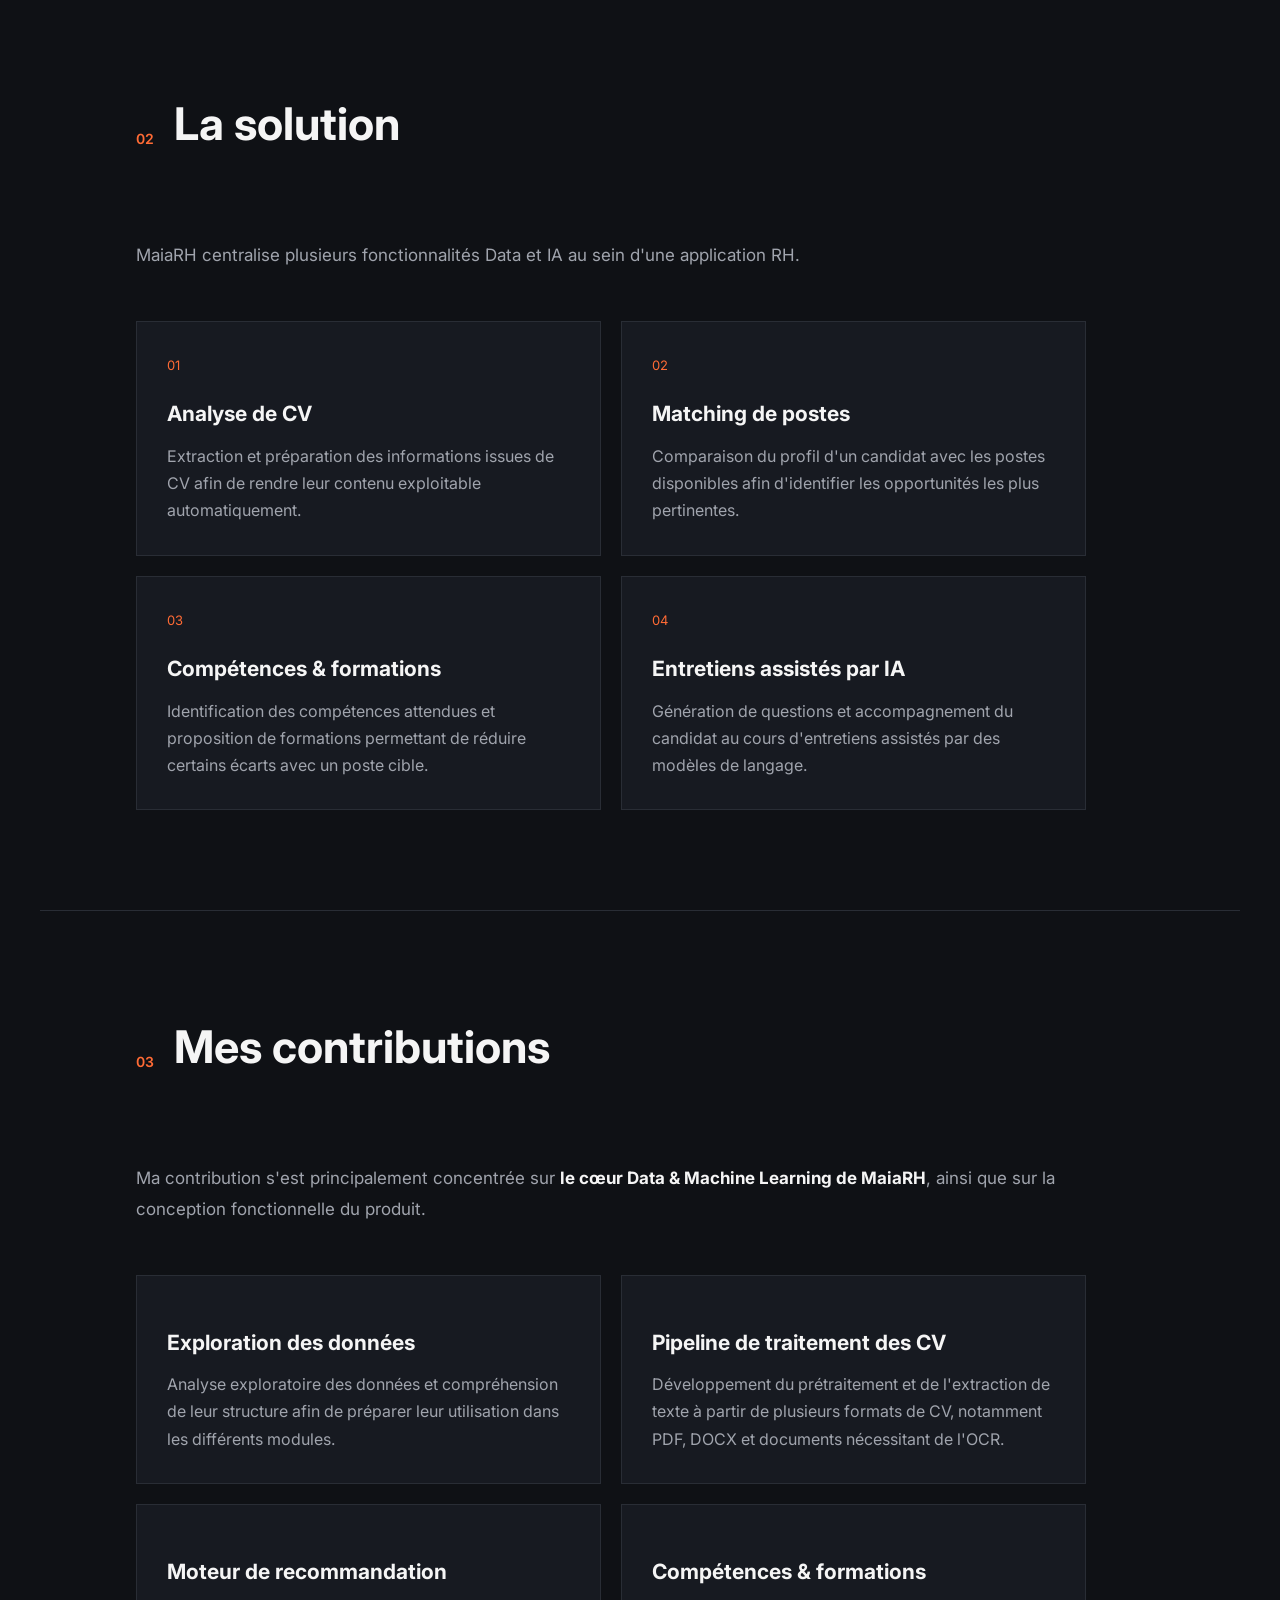
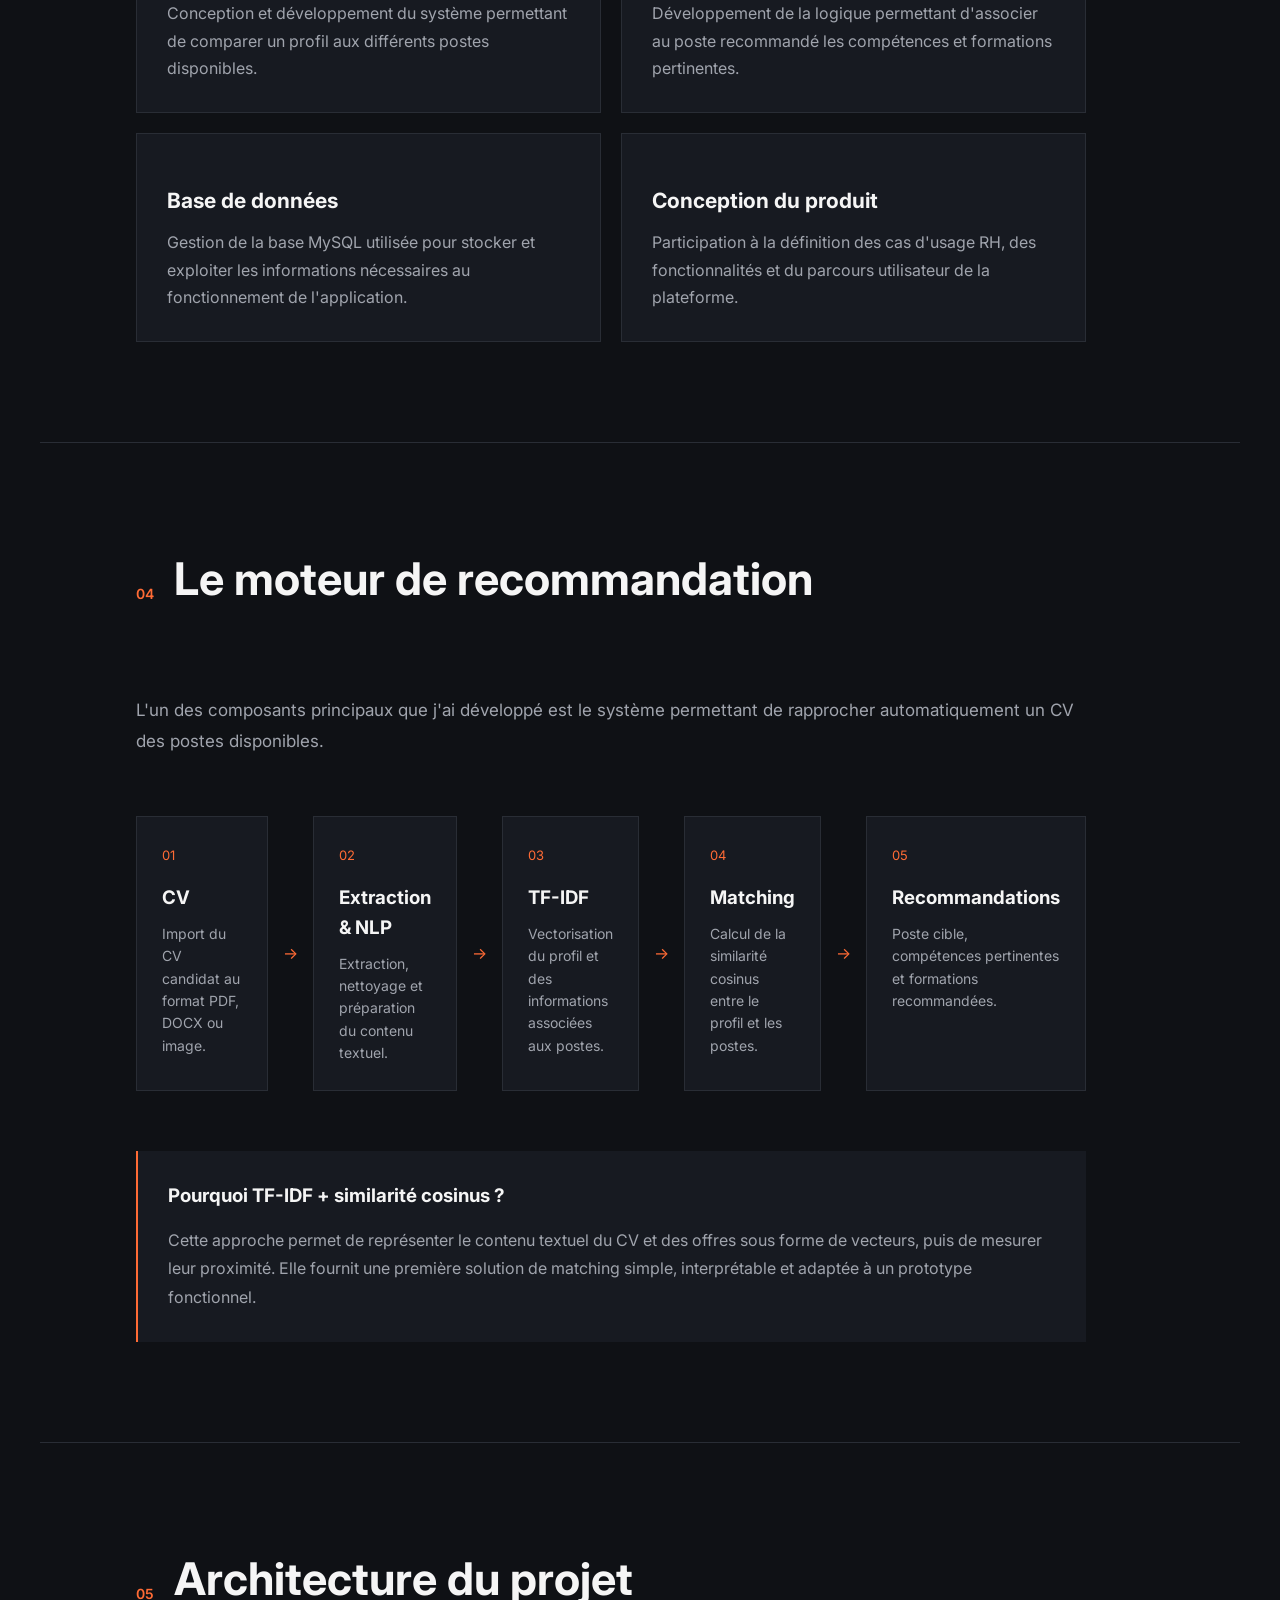
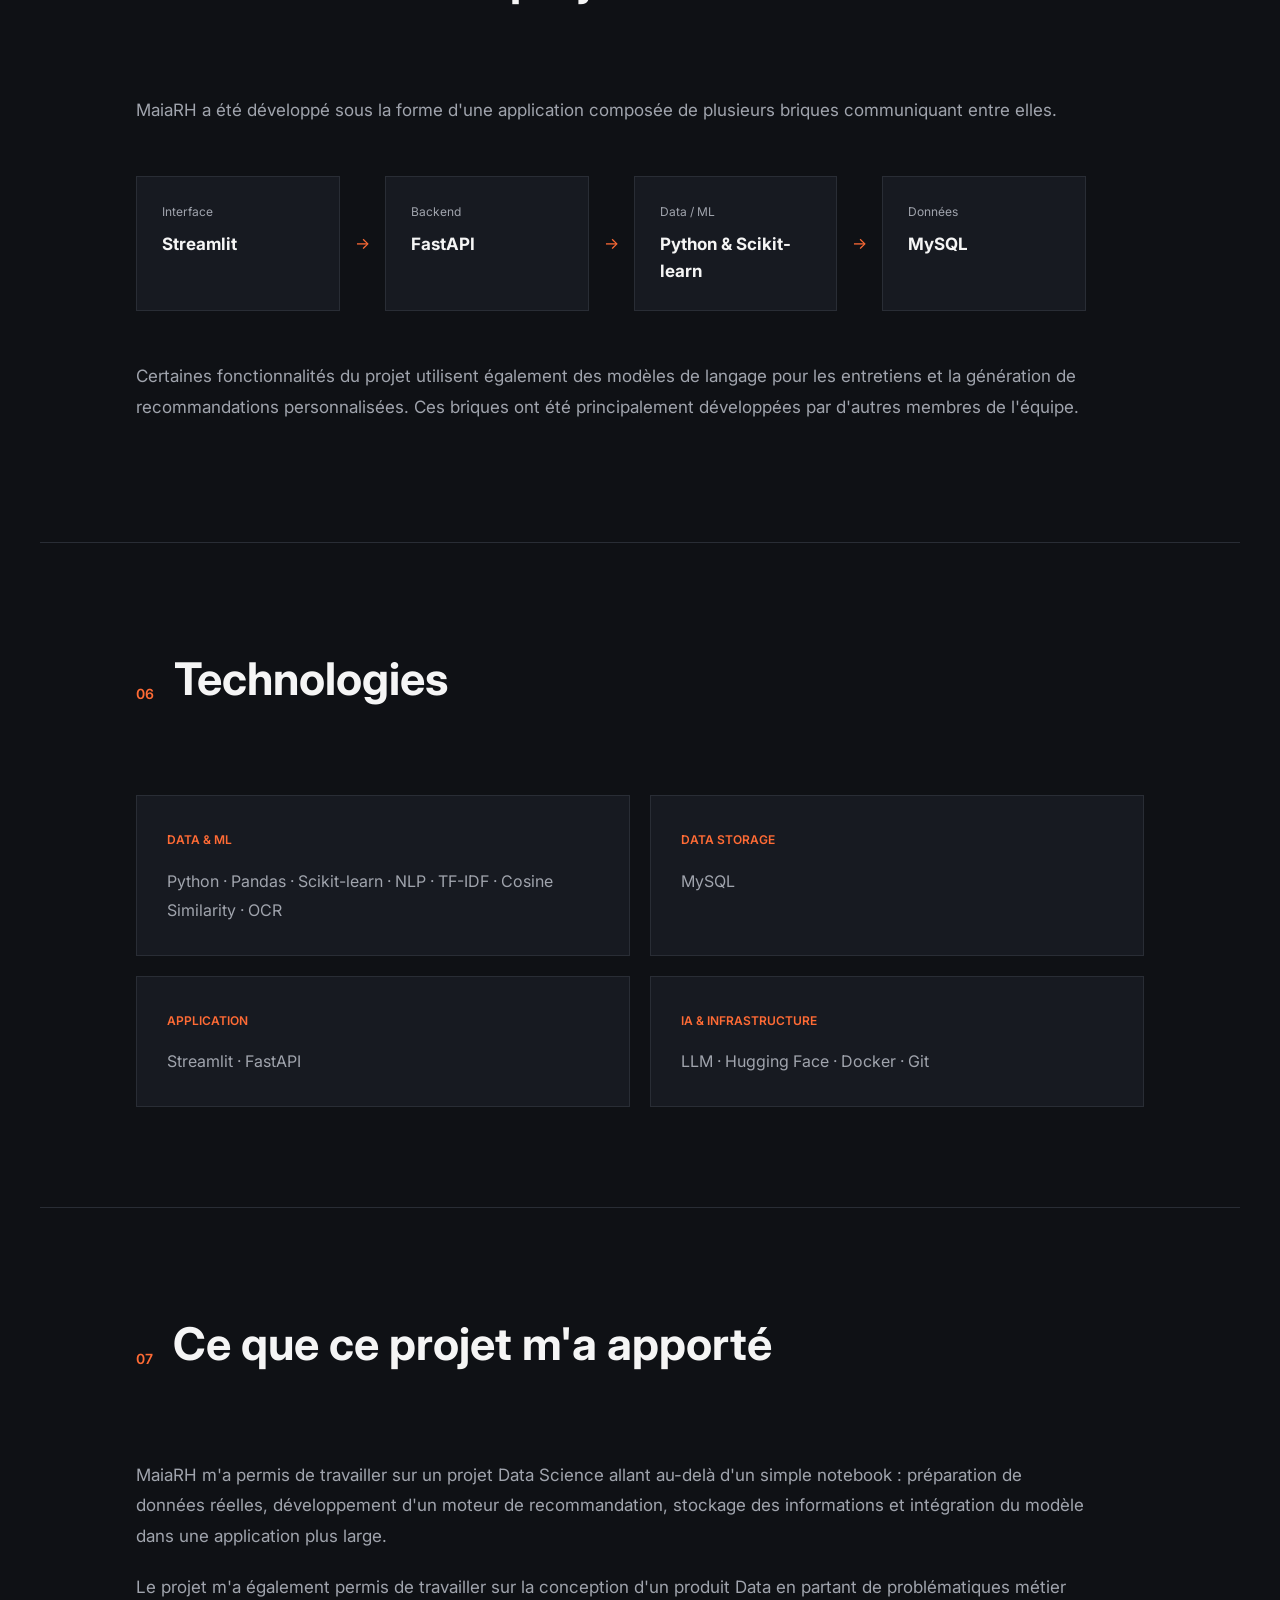
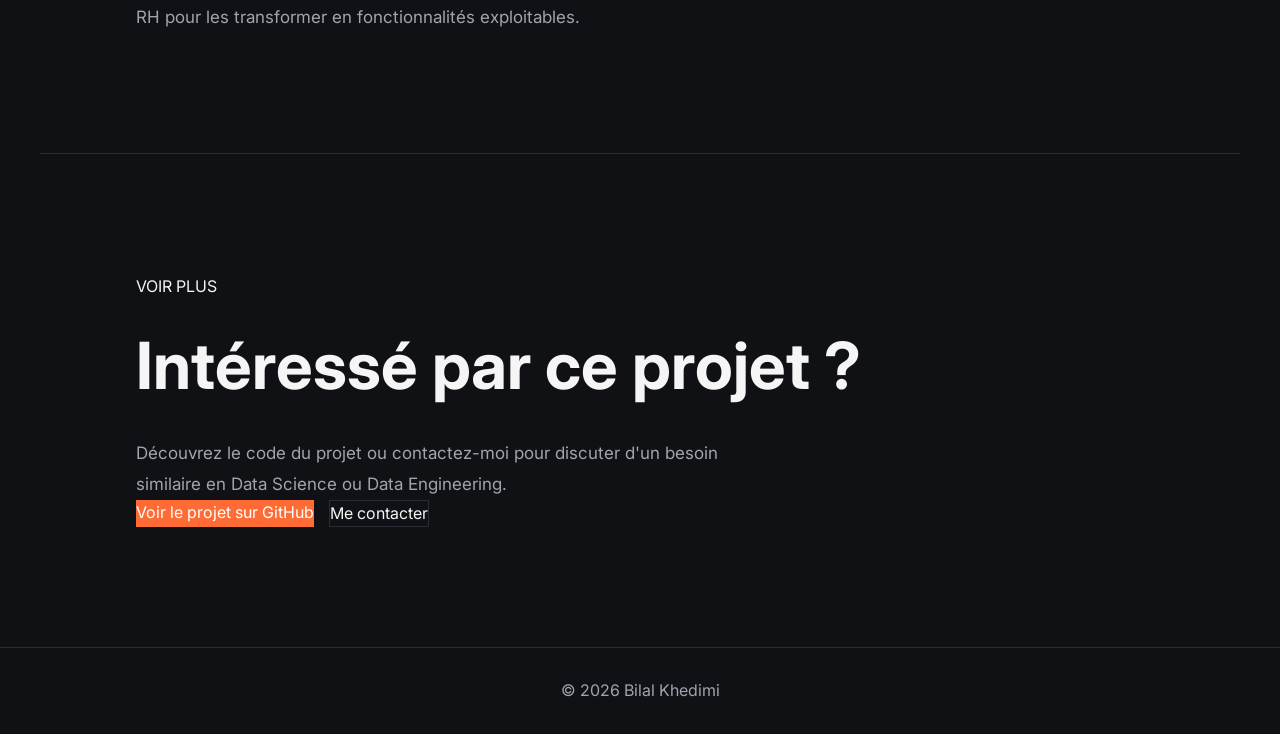
==== commit 351ad011: "Improve MaiaRH project page" ====
--- a/Projects/maiarh.html
+++ b/Projects/maiarh.html
@@ -81,6 +81,30 @@
                 <span>Recommendation System</span>
             </div>
 
+            <div class="project-meta">
+
+    <div class="project-meta-item">
+        <span>TYPE</span>
+        <strong>Projet Data & IA</strong>
+    </div>
+
+    <div class="project-meta-item">
+        <span>MON RÔLE</span>
+        <strong>Data Science / ML</strong>
+    </div>
+
+    <div class="project-meta-item">
+        <span>DOMAINE</span>
+        <strong>Ressources Humaines</strong>
+    </div>
+
+    <div class="project-meta-item">
+        <span>APPROCHE</span>
+        <strong>NLP & Recommandation</strong>
+    </div>
+
+</div>
+
         </section>
 
 
@@ -275,37 +299,60 @@
 
                 <div class="ml-flow">
 
-                    <div class="ml-step">
-                        <span>1</span>
-                        <h3>Extraction</h3>
-                        <p>Récupération et nettoyage du texte du CV.</p>
-                    </div>
-
-                    <div class="ml-arrow">→</div>
-
-                    <div class="ml-step">
-                        <span>2</span>
-                        <h3>Vectorisation</h3>
-                        <p>Transformation du texte avec TF-IDF.</p>
-                    </div>
-
-                    <div class="ml-arrow">→</div>
-
-                    <div class="ml-step">
-                        <span>3</span>
-                        <h3>Similarité</h3>
-                        <p>Calcul de la similarité cosinus.</p>
-                    </div>
-
-                    <div class="ml-arrow">→</div>
-
-                    <div class="ml-step">
-                        <span>4</span>
-                        <h3>Recommandation</h3>
-                        <p>Sélection des postes les plus pertinents.</p>
-                    </div>
-
-                </div>
+    <div class="ml-step">
+        <span>01</span>
+        <h3>CV</h3>
+        <p>
+            Import du CV candidat au format PDF,
+            DOCX ou image.
+        </p>
+    </div>
+
+    <div class="ml-arrow">→</div>
+
+    <div class="ml-step">
+        <span>02</span>
+        <h3>Extraction & NLP</h3>
+        <p>
+            Extraction, nettoyage et préparation
+            du contenu textuel.
+        </p>
+    </div>
+
+    <div class="ml-arrow">→</div>
+
+    <div class="ml-step">
+        <span>03</span>
+        <h3>TF-IDF</h3>
+        <p>
+            Vectorisation du profil et des
+            informations associées aux postes.
+        </p>
+    </div>
+
+    <div class="ml-arrow">→</div>
+
+    <div class="ml-step">
+        <span>04</span>
+        <h3>Matching</h3>
+        <p>
+            Calcul de la similarité cosinus
+            entre le profil et les postes.
+        </p>
+    </div>
+
+    <div class="ml-arrow">→</div>
+
+    <div class="ml-step">
+        <span>05</span>
+        <h3>Recommandations</h3>
+        <p>
+            Poste cible, compétences pertinentes
+            et formations recommandées.
+        </p>
+    </div>
+
+</div>
 
                 <div class="technical-note">
 
--- a/style.css
+++ b/style.css
@@ -994,7 +994,7 @@
 
 .ml-flow {
     display: grid;
-    grid-template-columns: 1fr auto 1fr auto 1fr auto 1fr;
+    grid-template-columns: 1fr auto 1fr auto 1fr auto 1fr auto 1fr;
     align-items: stretch;
     gap: 15px;
     margin: 60px 0;
@@ -1317,4 +1317,51 @@
         display: none !important;
     }
 
+}
+
+/* PROJECT META MOBILE */
+
+.project-meta {
+    grid-template-columns: repeat(2, 1fr);
+}
+
+.project-meta-item:nth-child(2) {
+    border-right: none;
+}
+
+.project-meta-item:nth-child(1),
+.project-meta-item:nth-child(2) {
+    border-bottom: 1px solid var(--border);
+}
+
+/* PROJECT META */
+
+.project-meta {
+    display: grid;
+    grid-template-columns: repeat(4, 1fr);
+    margin-top: 60px;
+    border-top: 1px solid var(--border);
+    border-bottom: 1px solid var(--border);
+}
+
+.project-meta-item {
+    padding: 25px 20px;
+    border-right: 1px solid var(--border);
+}
+
+.project-meta-item:last-child {
+    border-right: none;
+}
+
+.project-meta-item span {
+    display: block;
+    color: var(--accent);
+    font-size: 11px;
+    font-weight: 600;
+    margin-bottom: 10px;
+}
+
+.project-meta-item strong {
+    font-size: 15px;
+    font-weight: 500;
 }
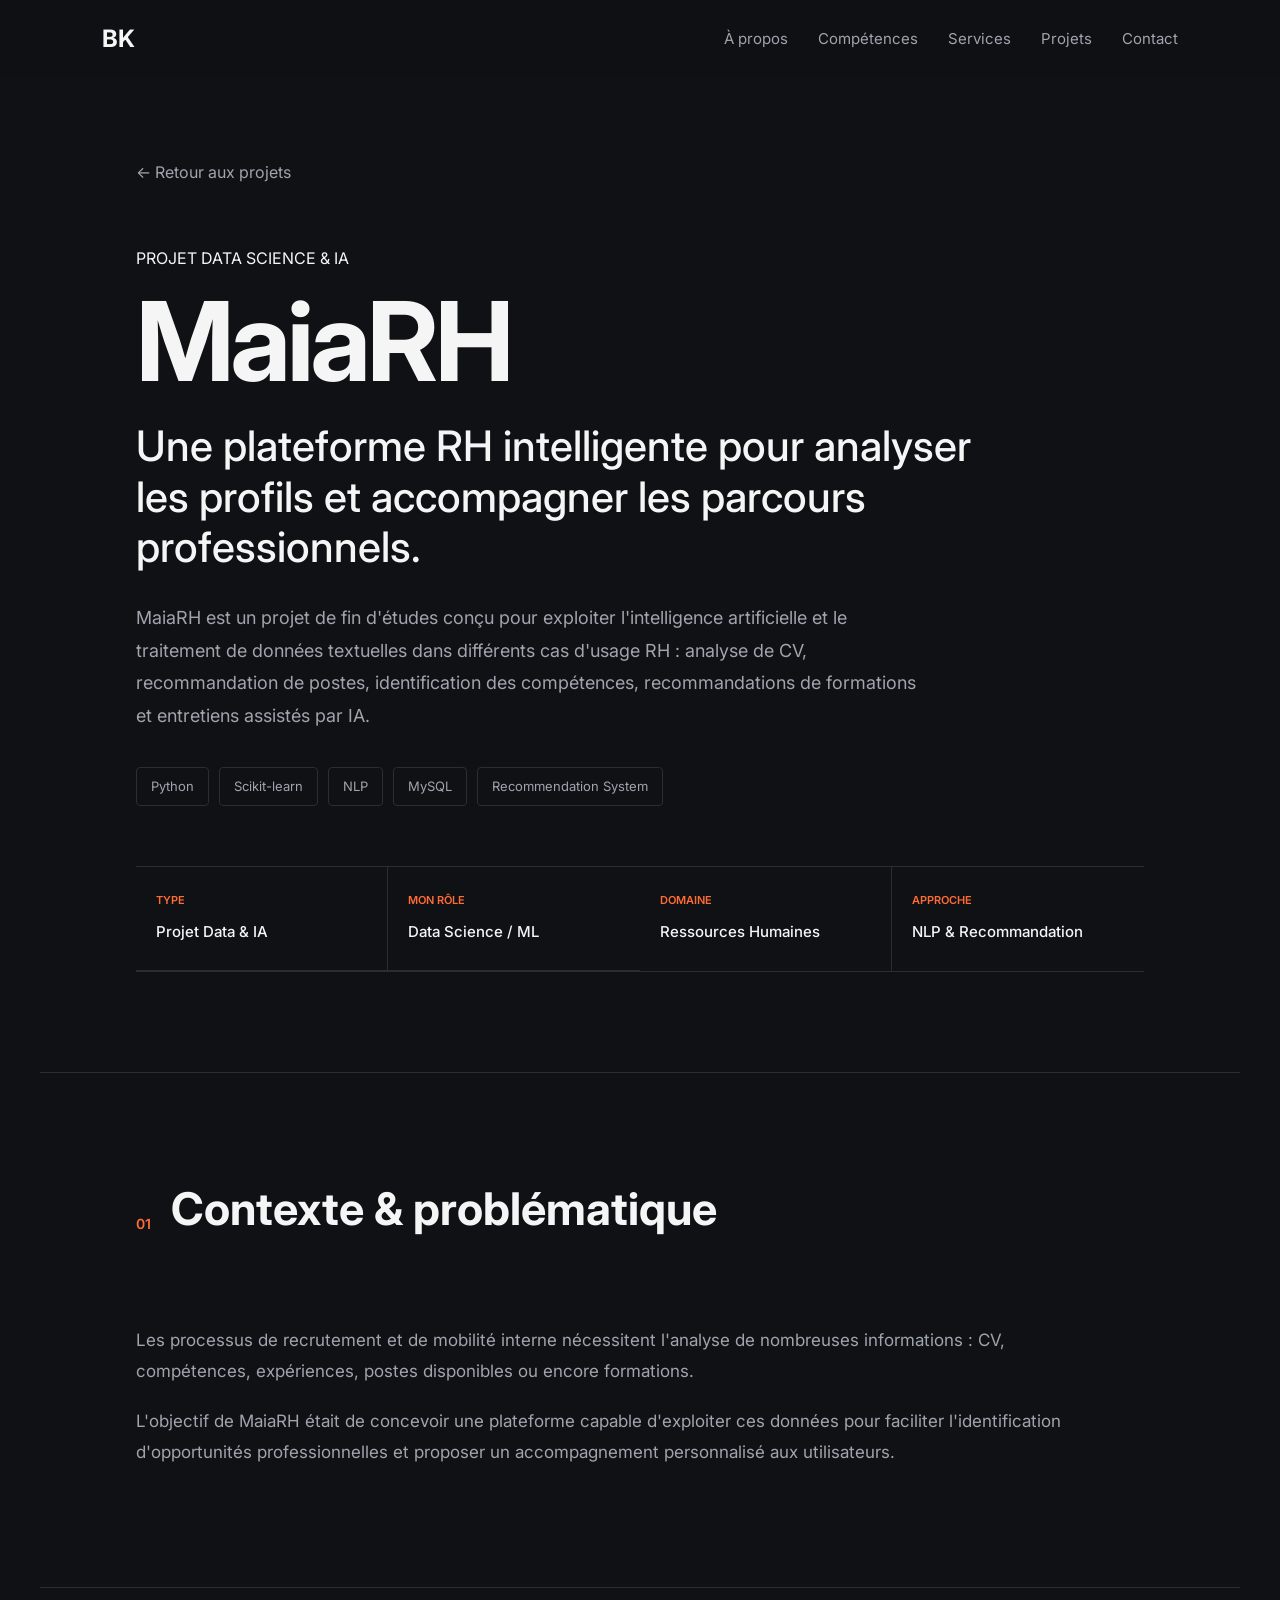
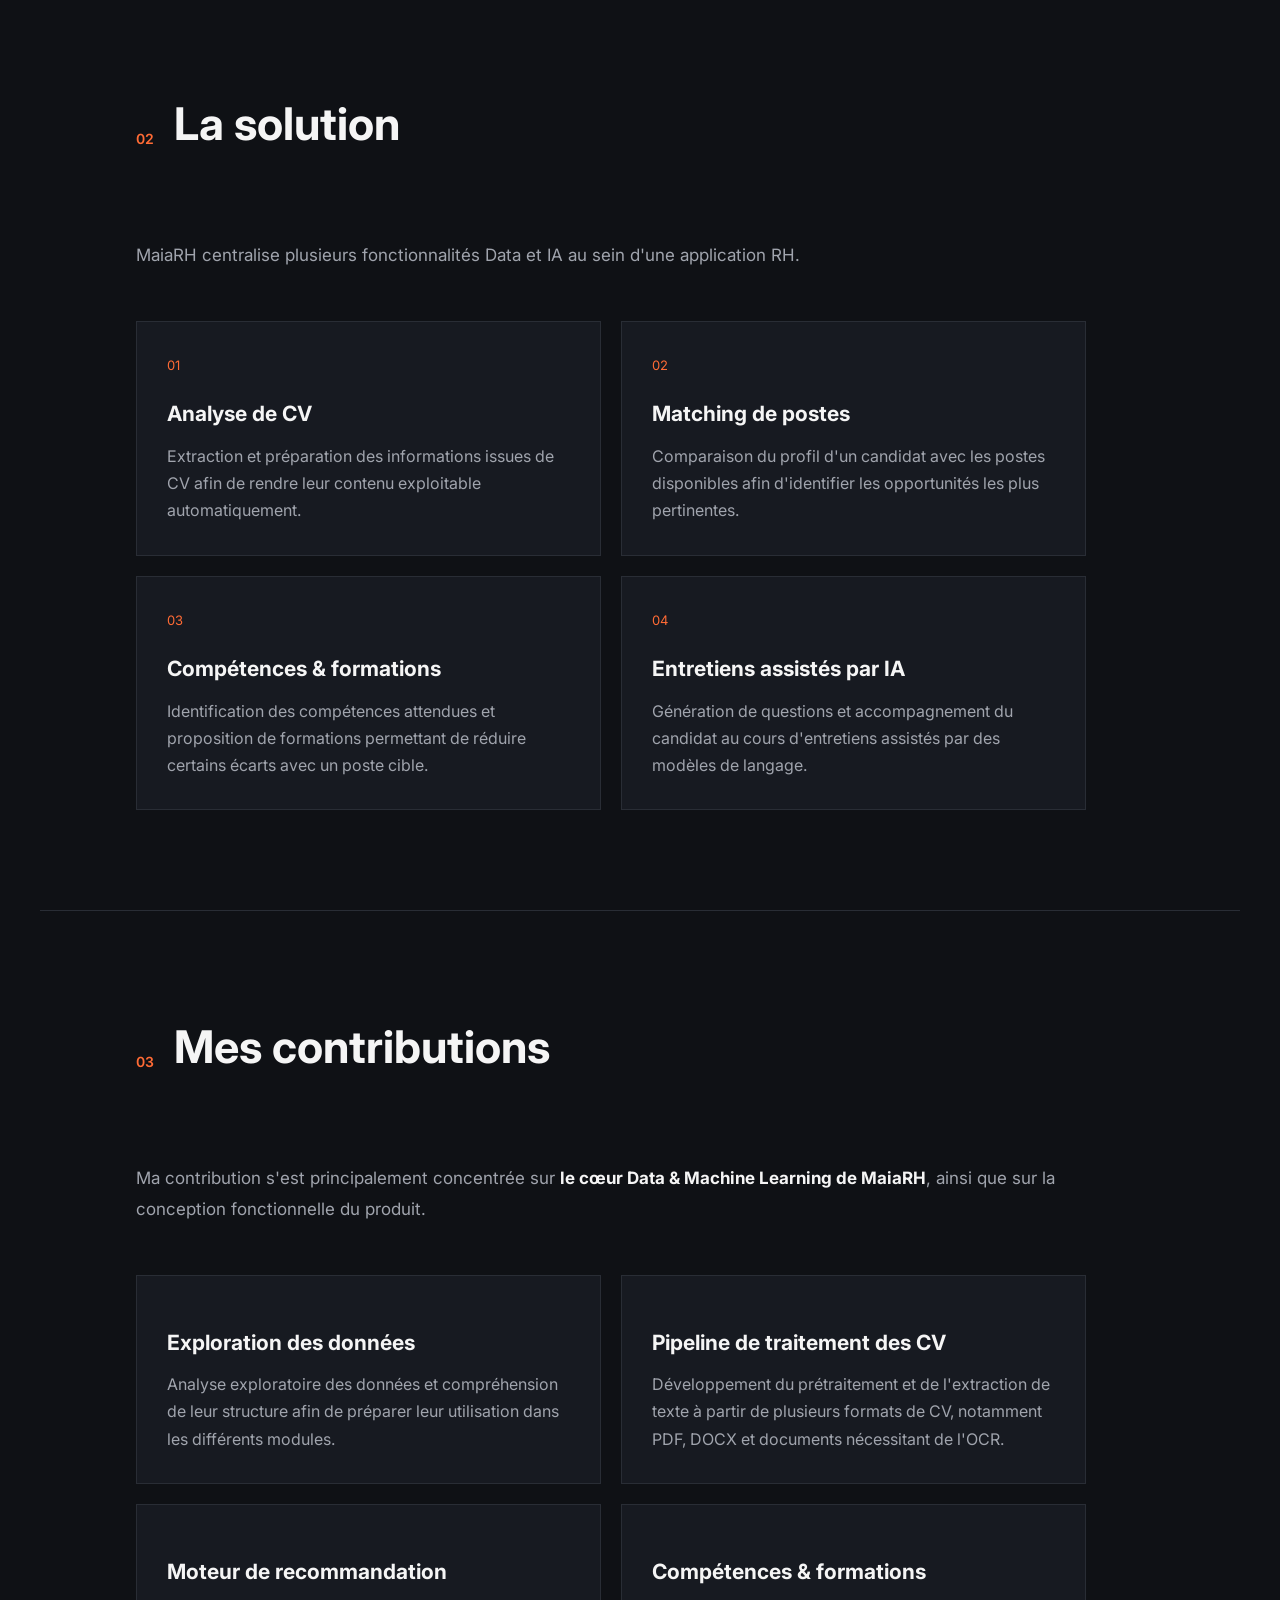
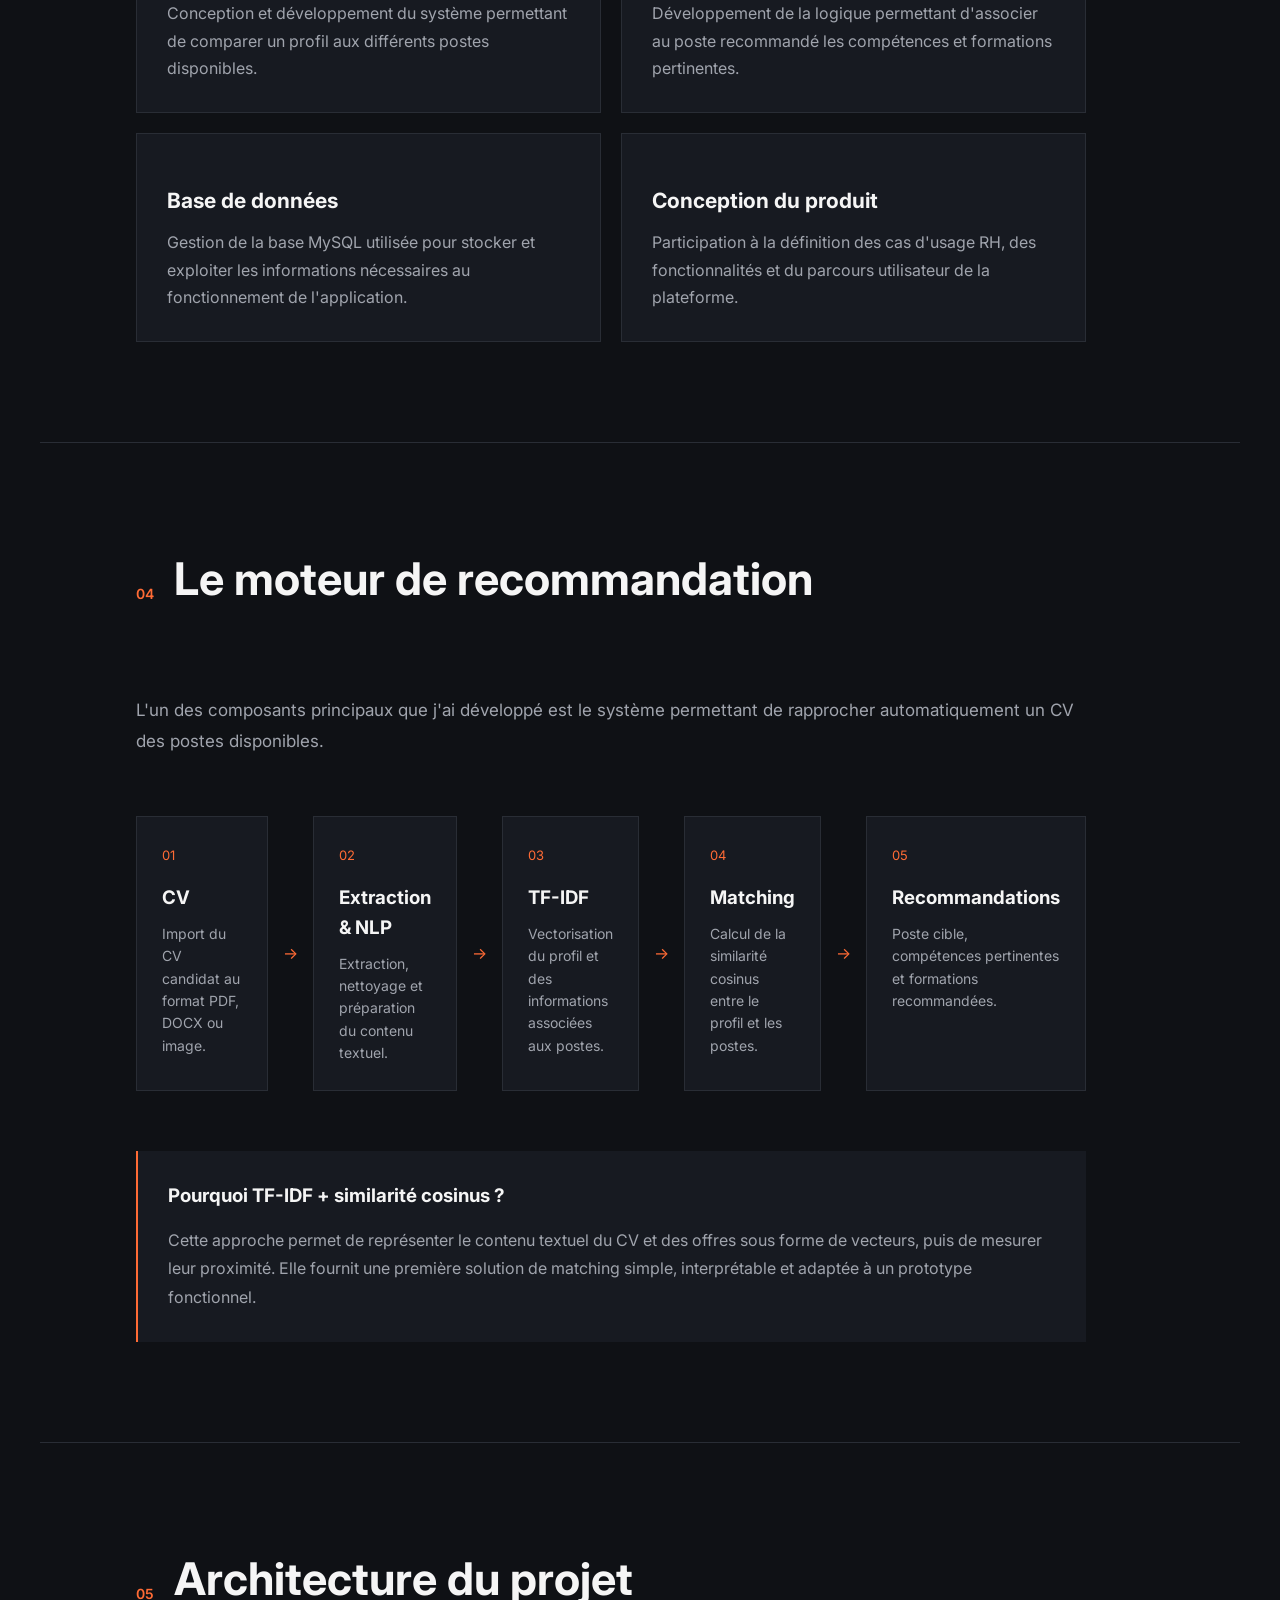
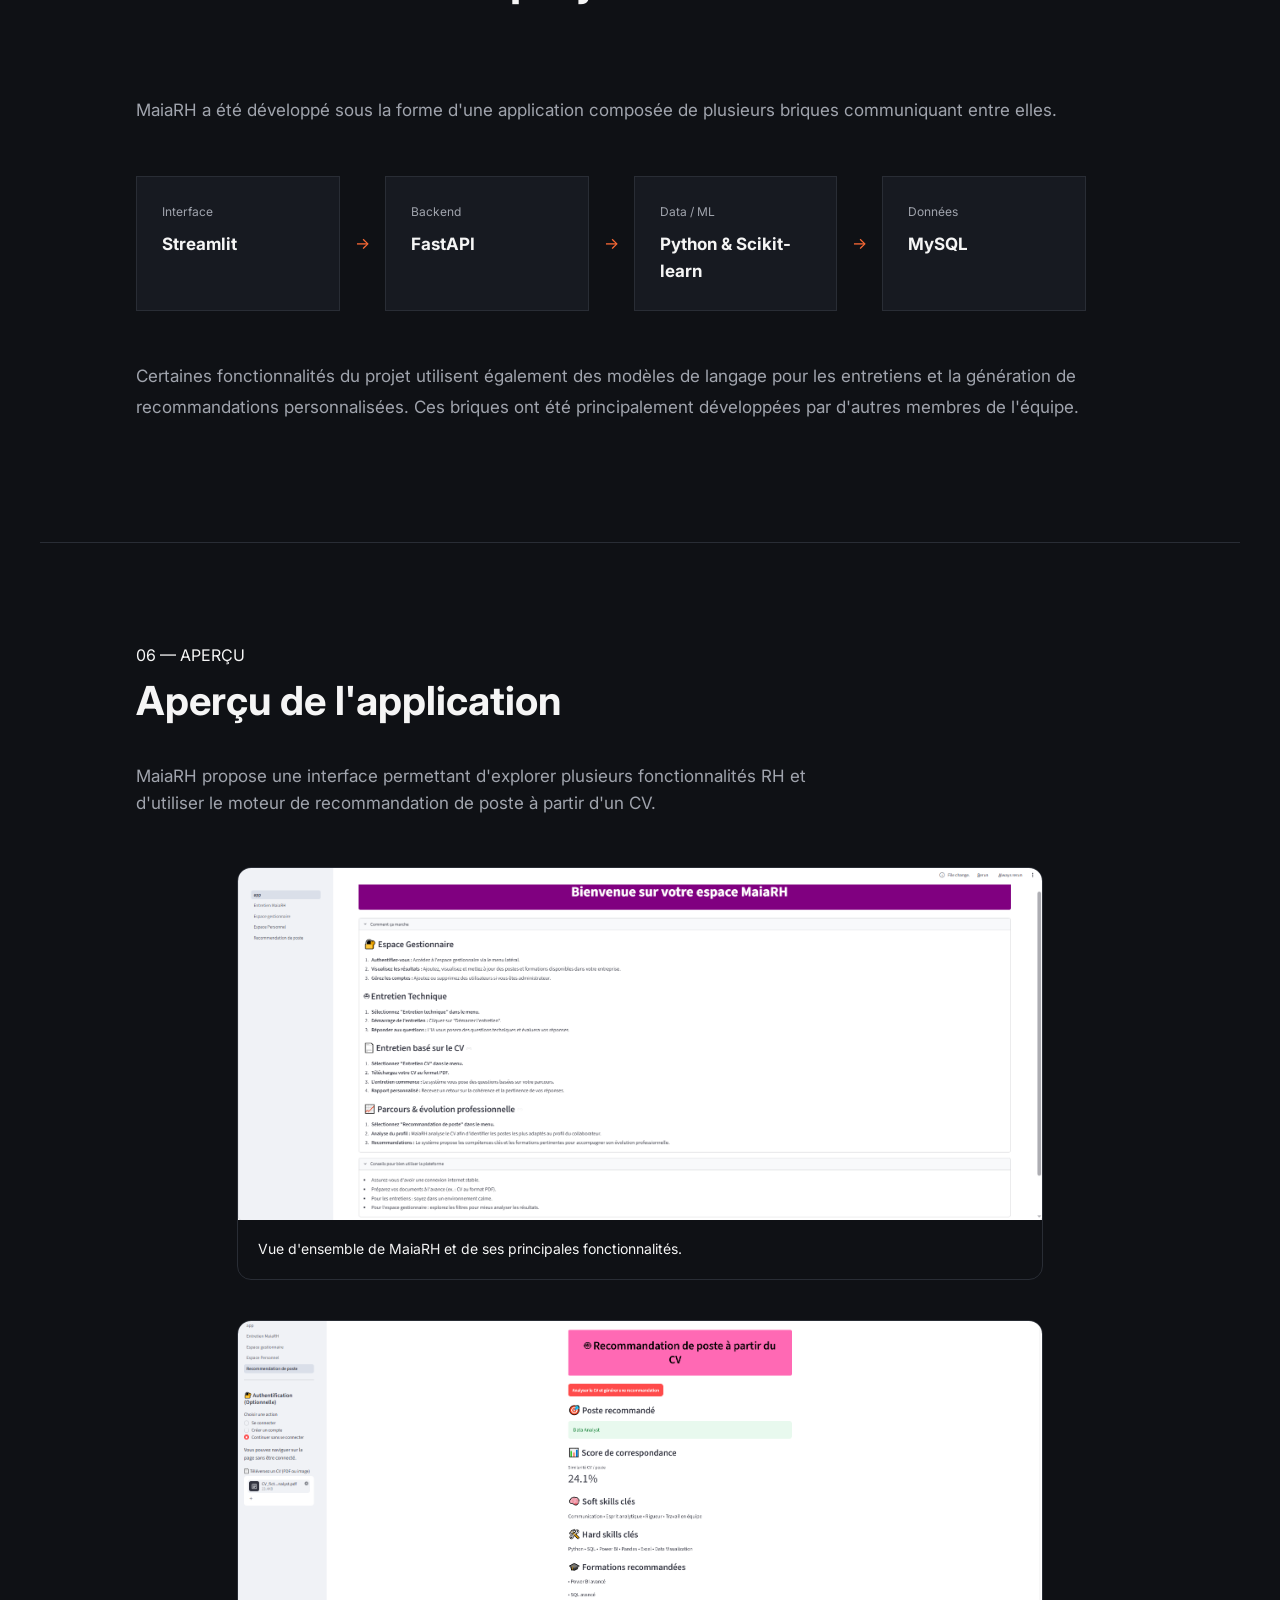
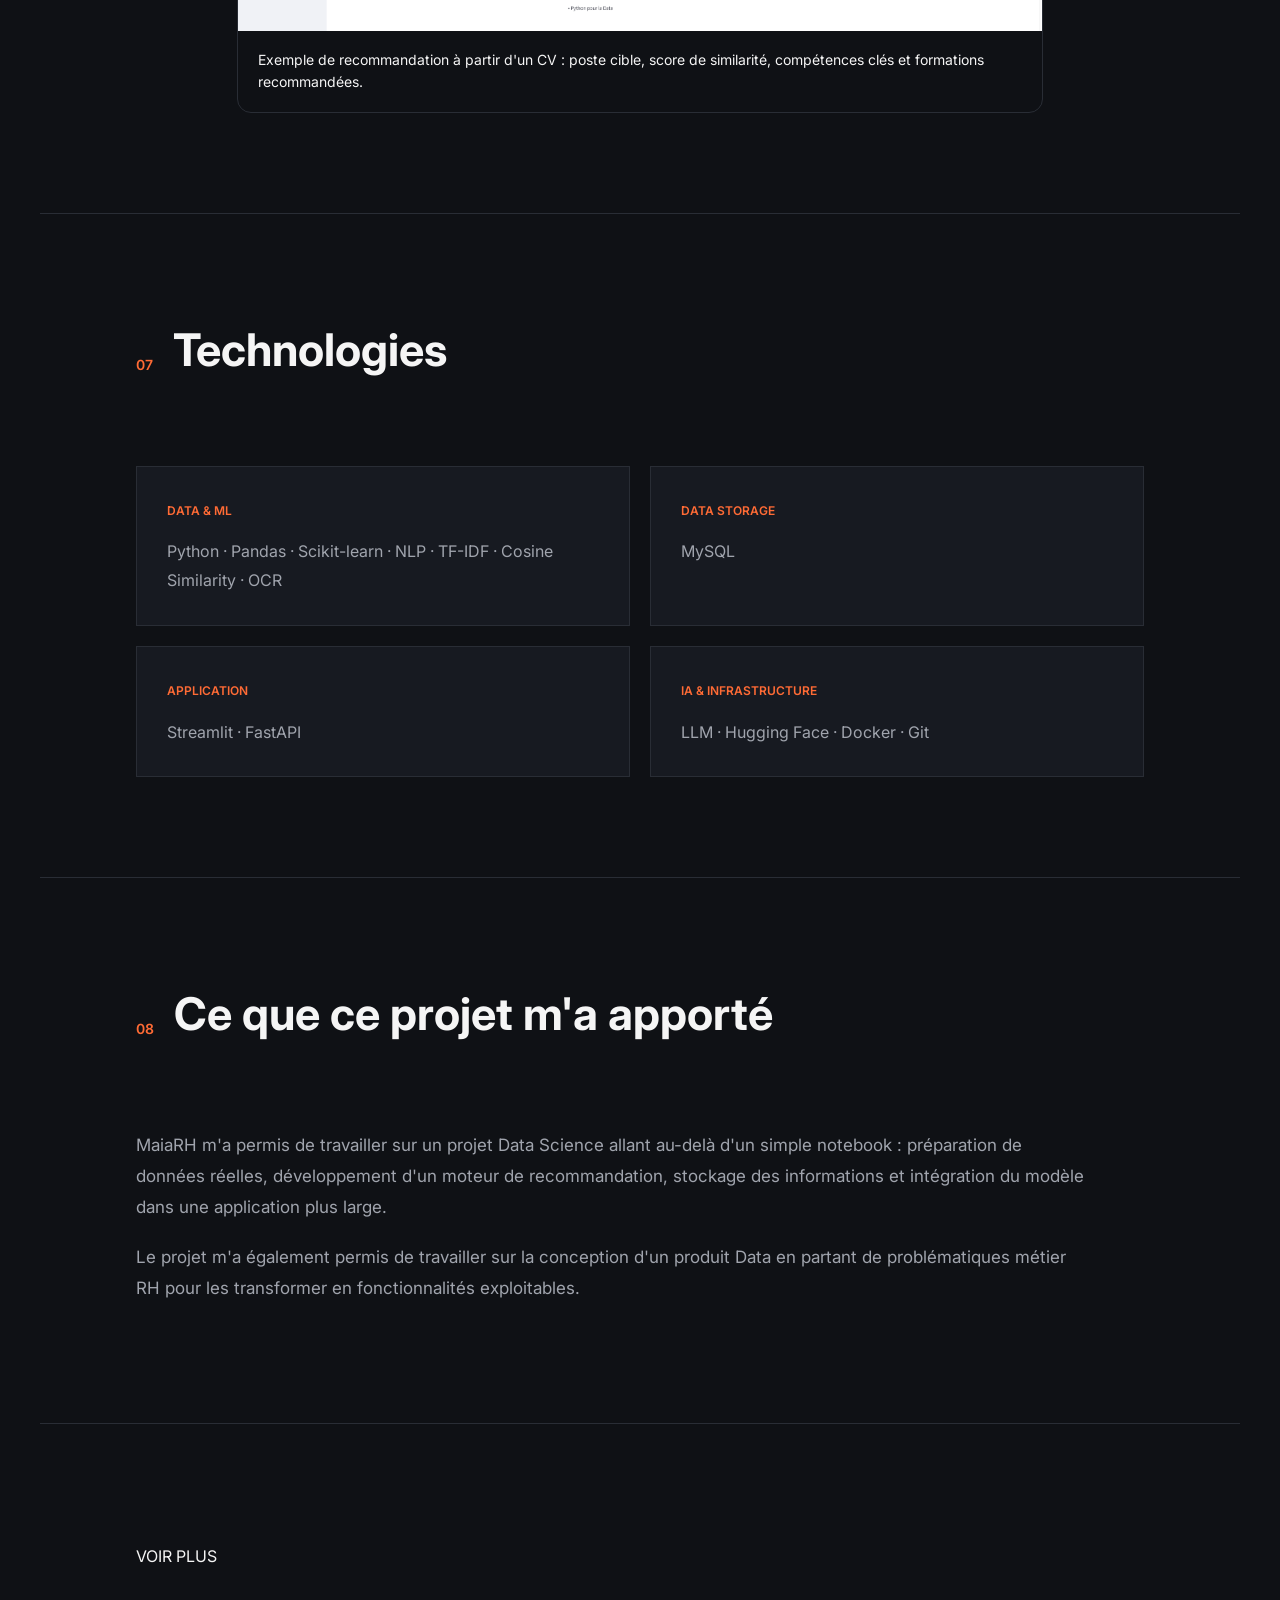
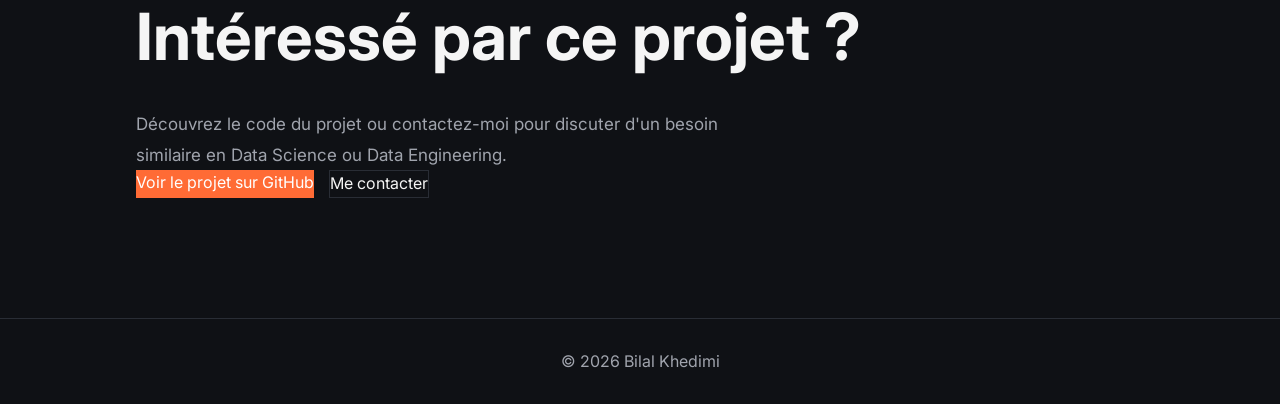
==== commit fe212bb7: "Add MaiaRH project screenshots and improve project page" ====
--- a/Projects/maiarh.html
+++ b/Projects/maiarh.html
@@ -430,12 +430,47 @@
 
         </section>
 
+        <section class="project-section">
+    <p class="section-kicker">06 — APERÇU</p>
+    <h2>Aperçu de l'application</h2>
+
+    <p class="section-intro">
+        MaiaRH propose une interface permettant d'explorer plusieurs fonctionnalités RH
+        et d'utiliser le moteur de recommandation de poste à partir d'un CV.
+    </p>
+
+    <div class="project-gallery">
+
+        <div class="project-screenshot">
+            <img
+                src="../assets/projects/maiarh/maiarh-overview.png"
+                alt="Vue d'ensemble de la plateforme MaiaRH"
+            >
+            <p>
+                Vue d'ensemble de MaiaRH et de ses principales fonctionnalités.
+            </p>
+        </div>
+
+        <div class="project-screenshot">
+            <img
+                src="../assets/projects/maiarh/maiarh-recommendation.png"
+                alt="Moteur de recommandation de poste MaiaRH"
+            >
+            <p>
+                Exemple de recommandation à partir d'un CV : poste cible,
+                score de similarité, compétences clés et formations recommandées.
+            </p>
+        </div>
+
+    </div>
+</section>
+
 
         <!-- STACK -->
         <section class="project-section">
 
             <div class="project-section-title">
-                <span>06</span>
+                <span>07</span>
                 <h2>Technologies</h2>
             </div>
 
@@ -473,7 +508,7 @@
         <section class="project-section">
 
             <div class="project-section-title">
-                <span>07</span>
+                <span>08</span>
                 <h2>Ce que ce projet m'a apporté</h2>
             </div>
 
--- a/style.css
+++ b/style.css
@@ -1304,6 +1304,10 @@
     align-items: flex-start;
 }
 
+.project-screenshot {
+    width: 100%;
+}
+
 }
 
 
@@ -1364,4 +1368,45 @@
 .project-meta-item strong {
     font-size: 15px;
     font-weight: 500;
+}
+
+
+/* =========================
+   MAIARH - SCREENSHOTS
+========================= */
+
+.project-gallery {
+    display: grid;
+    grid-template-columns: 1fr;
+    gap: 40px;
+    margin-top: 40px;
+}
+
+.project-screenshot {
+    width: 80%;
+    margin: 0 auto;
+    background: var(--secondary-bg);
+    border: 1px solid var(--border);
+    border-radius: 14px;
+    overflow: hidden;
+}
+
+.project-screenshot img {
+    width: 100%;
+    height: auto;
+    display: block;
+}
+
+.project-screenshot p {
+    margin: 0;
+    padding: 18px 20px;
+    color: var(--secondary-text);
+    font-size: 14px;
+    line-height: 1.6;
+}
+
+@media (max-width: 768px) {
+    .project-screenshot {
+        width: 100%;
+    }
 }
